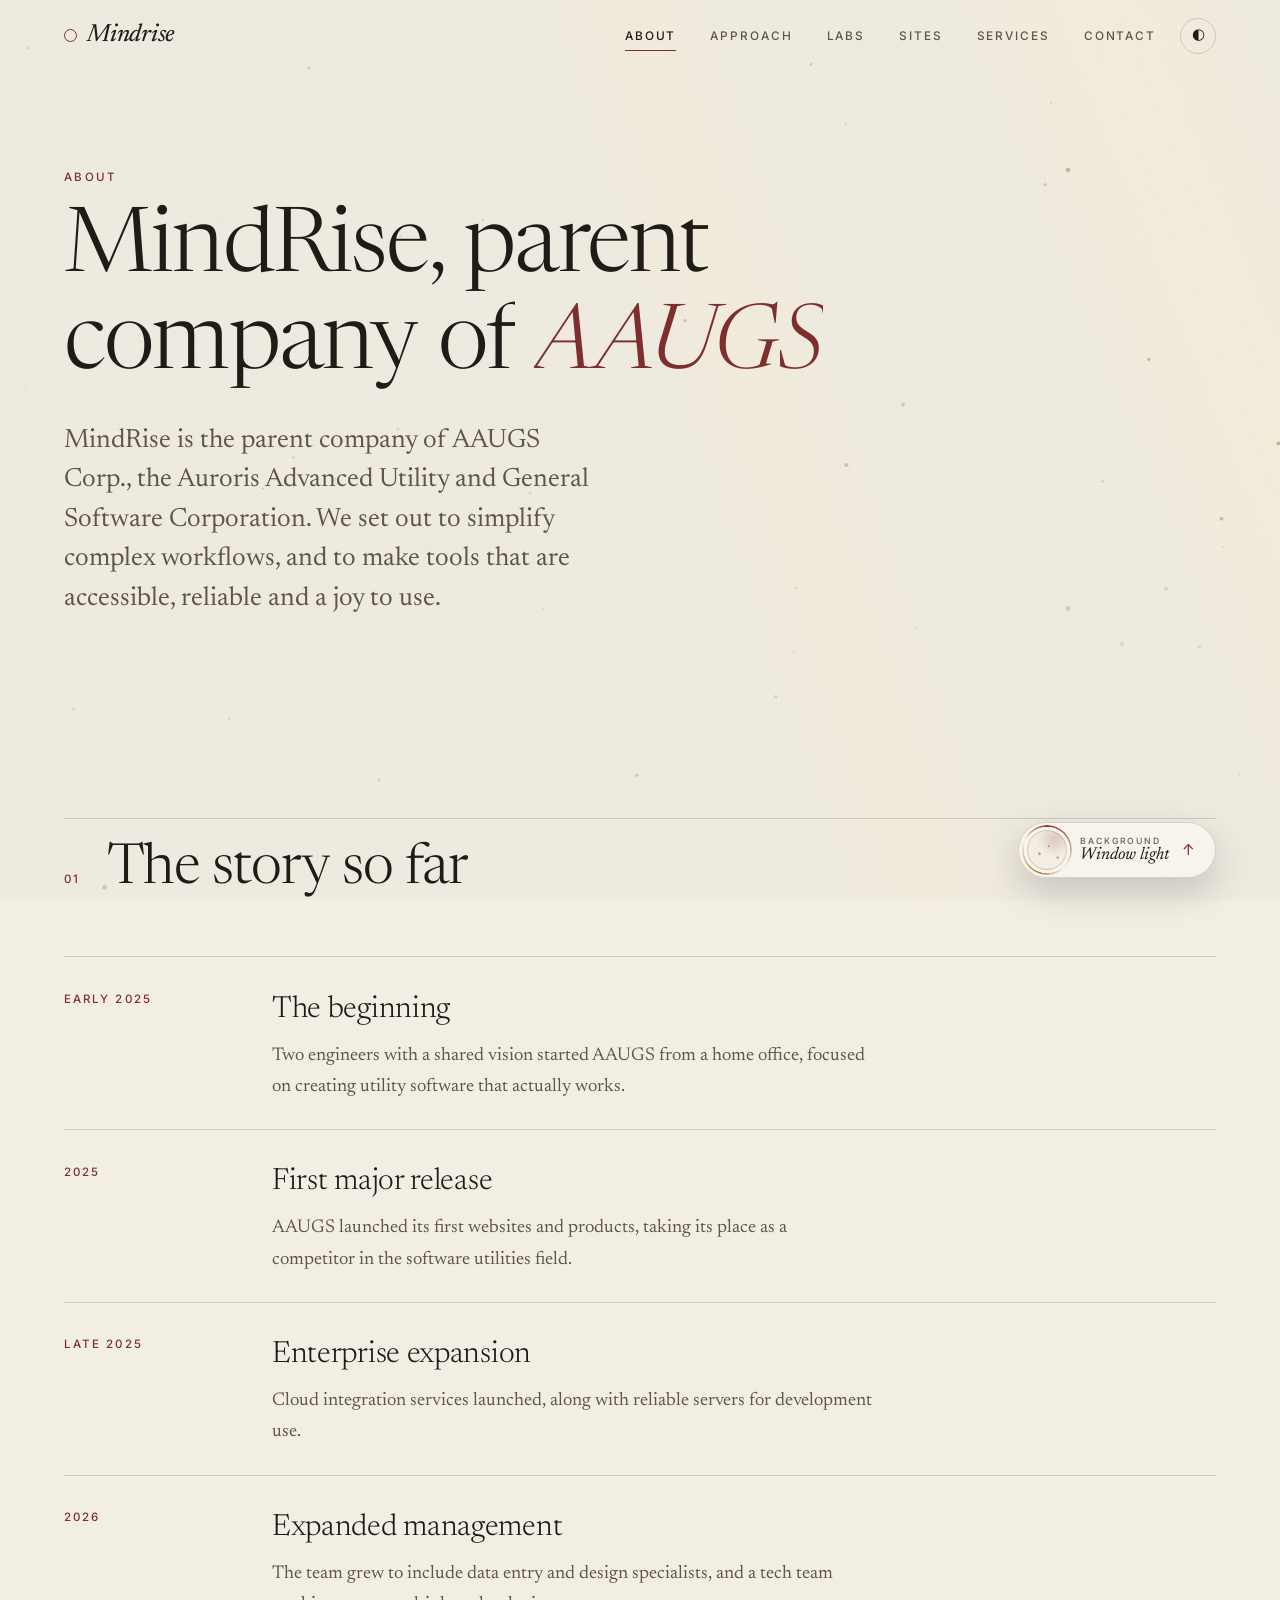
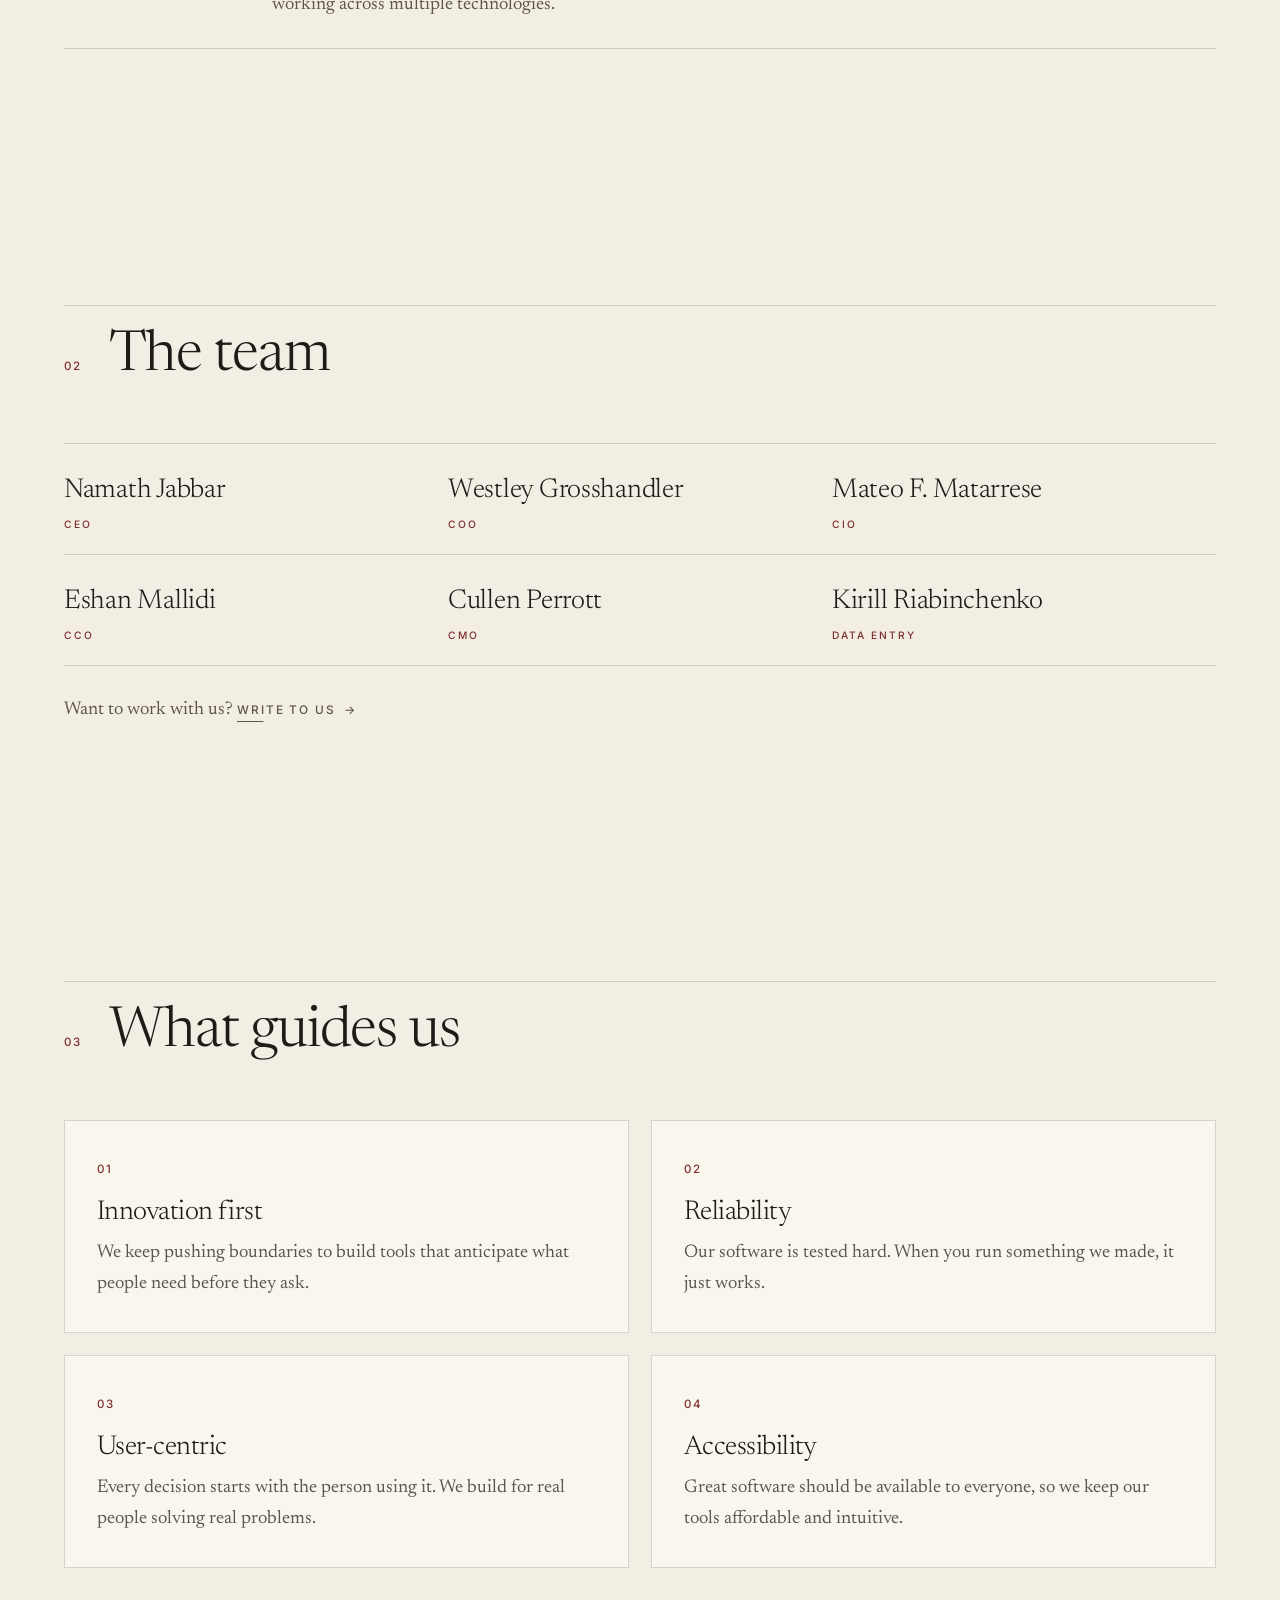
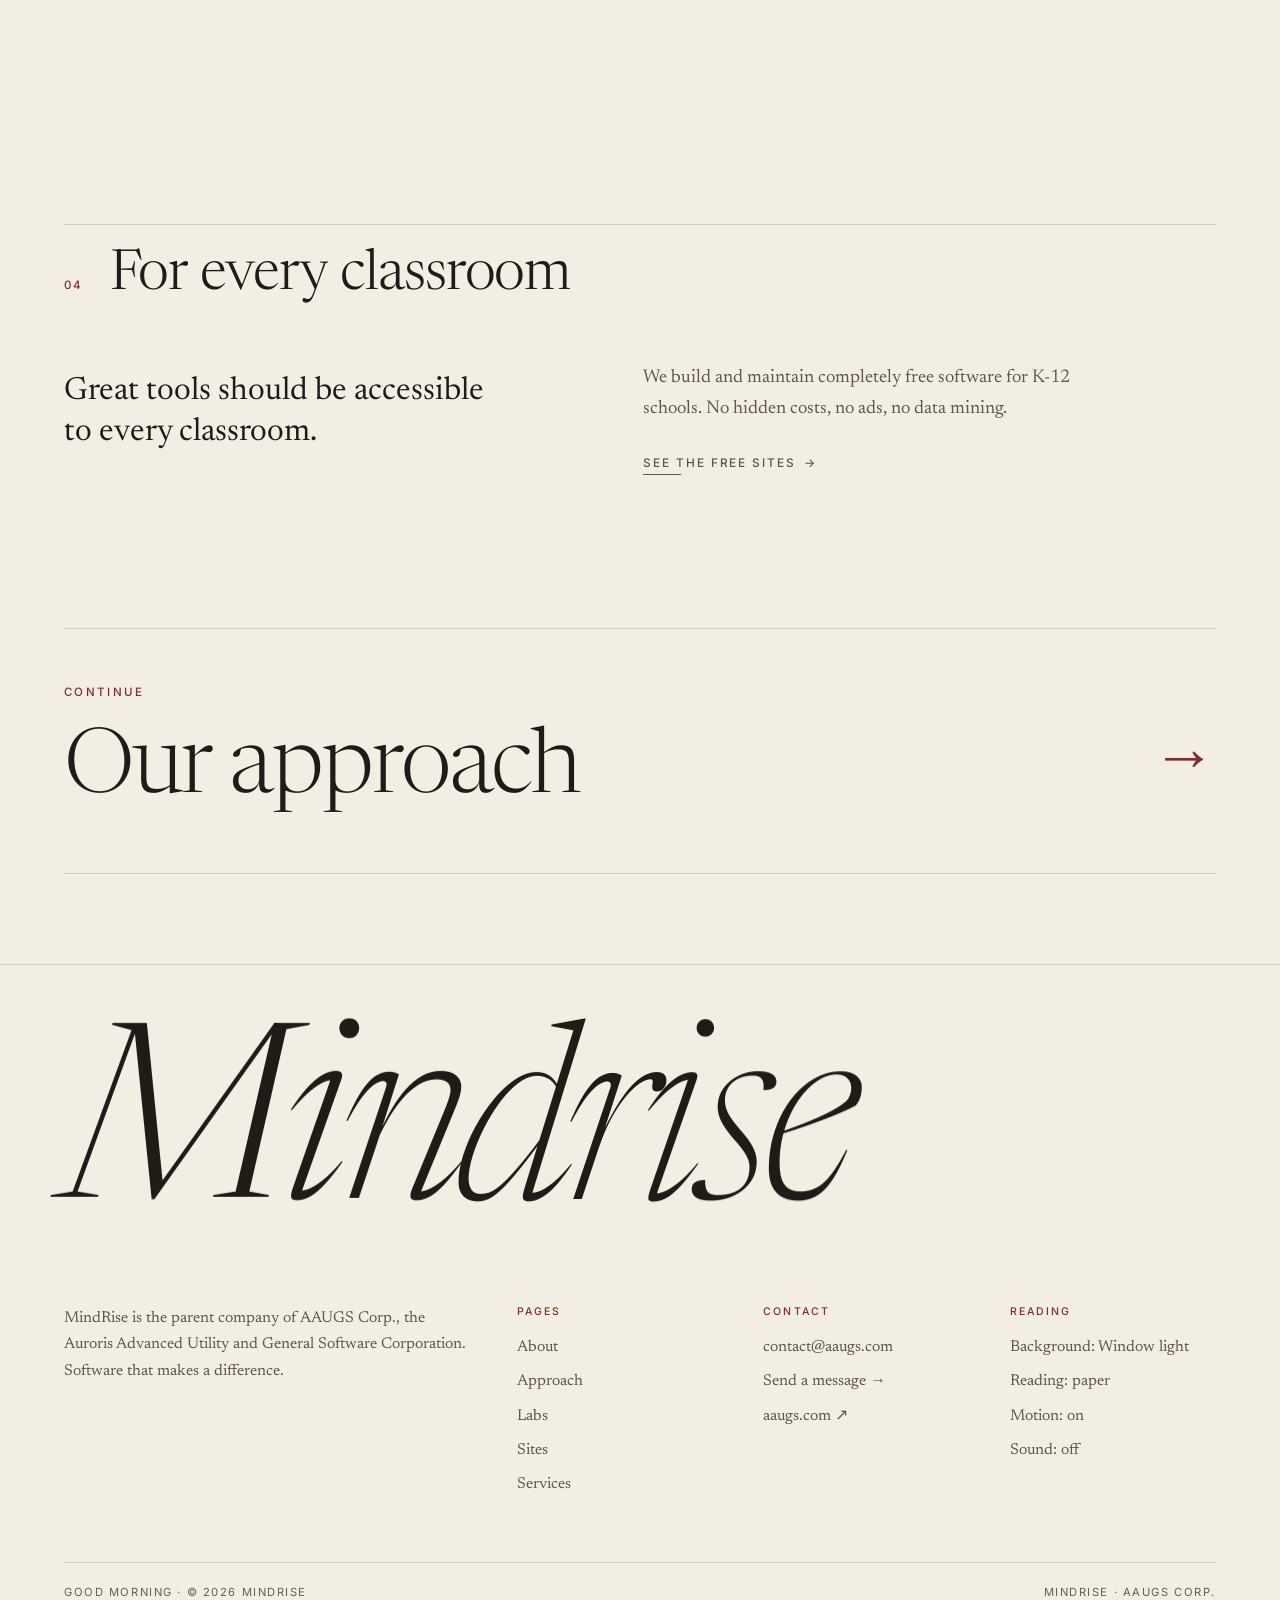
==== about.html @ 0ff0fe4a "Personalise for MindRise (parent of AAUGS), add Labs and six new backgrounds Content, from the AAUGS" ====
<!DOCTYPE html>
<html lang="en" data-theme="paper">
<head>
  <meta charset="UTF-8" />
  <meta name="viewport" content="width=device-width, initial-scale=1.0" />
  <title>About — MindRise</title>
  <meta name="description" content="MindRise is the parent company of AAUGS Corp. Our story, our team and what guides us, and our commitment to free software for K-12 classrooms." />
  <link rel="preconnect" href="https://fonts.googleapis.com" />
  <link rel="preconnect" href="https://fonts.gstatic.com" crossorigin />
  <link href="https://fonts.googleapis.com/css2?family=Inter:wght@400;500&family=Newsreader:ital,opsz,wght@0,6..72,200..800;1,6..72,200..800&display=swap" rel="stylesheet" />
  <link rel="stylesheet" href="css/site.css?v=767ca50e" />
</head>
<body data-scene="ruled">
  <a class="skip" href="#main">Skip to content</a>
  <div id="progress" aria-hidden="true"></div>
  <canvas id="field" aria-hidden="true"></canvas>

  <header class="site-header" id="header">
    <a class="wordmark" href="index.html" aria-label="Mindrise, home">Mindrise</a>
    <nav class="site-nav" id="siteNav" aria-label="Primary">
      <a href="about.html">About</a>
      <a href="approach.html">Approach</a>
      <a href="labs.html">Labs</a>
      <a href="sites.html">Sites</a>
      <a href="services.html">Services</a>
      <a href="contact.html">Contact</a>
      <span class="nav-ink" aria-hidden="true"></span>
    </nav>
    <button class="icon-btn" id="themeBtn" aria-label="Switch between paper and night reading">◐</button>
    <button class="menu-btn" id="menuBtn" aria-expanded="false" aria-controls="siteNav">Menu</button>
  </header>

  <main id="main">

    <section class="page-head wrap">
      <p class="kicker fade">About</p>
      <h1 data-rise>MindRise, parent company of <em>AAUGS</em></h1>
      <p class="standfirst fade">MindRise is the parent company of AAUGS Corp., the Auroris Advanced Utility and General Software Corporation. We set out to simplify complex workflows, and to make tools that are accessible, reliable and a joy to use.</p>
    </section>

    <section class="block wrap">
      <header class="section-head"><span class="num">01</span><h2 data-rise>The story so far</h2></header>
      <ol class="timeline"><li class="tl-row fade"><span class="tl-year">Early 2025</span><span class="tl-body"><b>The beginning</b>Two engineers with a shared vision started AAUGS from a home office, focused on creating utility software that actually works.</span></li><li class="tl-row fade"><span class="tl-year">2025</span><span class="tl-body"><b>First major release</b>AAUGS launched its first websites and products, taking its place as a competitor in the software utilities field.</span></li><li class="tl-row fade"><span class="tl-year">Late 2025</span><span class="tl-body"><b>Enterprise expansion</b>Cloud integration services launched, along with reliable servers for development use.</span></li><li class="tl-row fade"><span class="tl-year">2026</span><span class="tl-body"><b>Expanded management</b>The team grew to include data entry and design specialists, and a tech team working across multiple technologies.</span></li></ol>
    </section>

    <section class="block wrap">
      <header class="section-head"><span class="num">02</span><h2 data-rise>The team</h2></header>
      <ul class="team"><li class="fade"><span class="tm-name">Namath Jabbar</span><span class="tm-role">CEO</span></li><li class="fade"><span class="tm-name">Westley Grosshandler</span><span class="tm-role">COO</span></li><li class="fade"><span class="tm-name">Mateo F. Matarrese</span><span class="tm-role">CIO</span></li><li class="fade"><span class="tm-name">Eshan Mallidi</span><span class="tm-role">CCO</span></li><li class="fade"><span class="tm-name">Cullen Perrott</span><span class="tm-role">CMO</span></li><li class="fade"><span class="tm-name">Kirill Riabinchenko</span><span class="tm-role">Data entry</span></li></ul>
      <p class="fade" style="margin-top:28px;color:var(--soft)">Want to work with us? <a class="link-arrow" href="contact.html">Write to us <span aria-hidden="true">→</span></a></p>
    </section>

    <section class="block wrap">
      <header class="section-head"><span class="num">03</span><h2 data-rise>What guides us</h2></header>
      <div class="principles values"><article class="card fade"><span class="kicker">01</span><h3>Innovation first</h3><p>We keep pushing boundaries to build tools that anticipate what people need before they ask.</p></article><article class="card fade"><span class="kicker">02</span><h3>Reliability</h3><p>Our software is tested hard. When you run something we made, it just works.</p></article><article class="card fade"><span class="kicker">03</span><h3>User-centric</h3><p>Every decision starts with the person using it. We build for real people solving real problems.</p></article><article class="card fade"><span class="kicker">04</span><h3>Accessibility</h3><p>Great software should be available to everyone, so we keep our tools affordable and intuitive.</p></article></div>
    </section>

    <section class="block wrap">
      <header class="section-head"><span class="num">04</span><h2 data-rise>For every classroom</h2></header>
      <div class="split">
        <p class="fade" style="font-size:clamp(1.4rem,2.6vw,2rem);line-height:1.3;color:var(--ink);max-width:24ch">Great tools should be accessible to every classroom.</p>
        <div>
          <p class="fade">We build and maintain completely free software for K-12 schools. No hidden costs, no ads, no data mining.</p>
          <p class="fade"><a class="link-arrow" href="sites.html">See the free sites <span aria-hidden="true">→</span></a></p>
        </div>
      </div>
    </section>

    <section class="next wrap"><a class="next-link" href="approach.html"><span class="kicker">Continue</span><span class="next-title">Our approach</span><span class="arr" aria-hidden="true">→</span></a></section>
  </main>

  <footer class="site-footer">
    <div class="wrap">
      <div id="bigmark" data-text="Mindrise" aria-label="Mindrise">Mindrise</div>
      <div class="foot-grid">
        <p>MindRise is the parent company of AAUGS Corp., the Auroris Advanced Utility and General Software Corporation. Software that makes a difference.</p>
        <div><h4>Pages</h4><ul><li><a href="about.html">About</a></li><li><a href="approach.html">Approach</a></li><li><a href="labs.html">Labs</a></li><li><a href="sites.html">Sites</a></li><li><a href="services.html">Services</a></li></ul></div>
        <div><h4>Contact</h4><ul><li><a href="mailto:contact@aaugs.com">contact@aaugs.com</a></li><li><a href="contact.html">Send a message →</a></li><li><a href="https://aaugs.com" target="_blank" rel="noopener noreferrer">aaugs.com ↗</a></li></ul></div>
        <div><h4>Reading</h4><ul><li><button id="setSurface">Background: Window light</button></li><li><button id="setTheme">Reading: paper</button></li><li><button id="setMotion">Motion: on</button></li><li><button id="setSound">Sound: off</button></li></ul></div>
      </div>
      <div class="legal"><span><span id="greet"></span> · © <span id="year"></span> MindRise</span><span>MindRise · AAUGS Corp.</span></div>
    </div>
  </footer>

  <script src="js/core.js?v=1d250215"></script>
  <script src="js/ambient.js?v=5a221ed5"></script>
  <script src="js/scenes.js?v=271aca66"></script>
  <script src="js/backgrounds.js?v=a12cbe80"></script>
</body>
</html>
---- css/site.css ----
/* Mindrise: an editorial, library-quiet design system. */
:root {
  --bg: #f3eee4;
  --paper: #f9f6ee;
  --ink: #1f1c18;
  --soft: #5d554b;
  --mute: #655f56;
  --rule: rgba(31, 28, 24, 0.16);
  --accent: #7d2f2f;
  --brass: #a9813a;
  --lamp: rgba(255, 236, 190, 0.42);
  --gutter: clamp(20px, 5vw, 64px);
  --serif: "Newsreader", "Iowan Old Style", Georgia, serif;
  --sans: "Inter", system-ui, -apple-system, sans-serif;
  --ease: cubic-bezier(0.2, 0.7, 0.2, 1);
  color-scheme: light;
}
[data-theme="night"] {
  --bg: #15130f;
  --paper: #1b1814;
  --ink: #ece4d4;
  --soft: #bdb3a2;
  --mute: #938a7b;
  --rule: rgba(236, 228, 212, 0.18);
  --accent: #dc8c76;
  --brass: #d3a85a;
  --lamp: rgba(255, 205, 130, 0.09);
  color-scheme: dark;
}

* { box-sizing: border-box; margin: 0; padding: 0; }
[hidden] { display: none !important; }
html { scroll-behavior: smooth; }
body {
  font-family: var(--serif);
  font-optical-sizing: auto;
  font-size: clamp(1.05rem, 1rem + 0.2vw, 1.2rem);
  line-height: 1.68;
  color: var(--ink);
  background: var(--bg);
  overflow-x: hidden;
  transition: background 0.6s ease, color 0.6s ease, opacity 0.26s ease;
  animation: pageIn 0.9s ease both;
}
@keyframes pageIn { from { opacity: 0; } }
body.leaving { opacity: 0; }
a { color: inherit; text-decoration: none; }
button, input, select, textarea { font: inherit; color: inherit; }
::selection { background: color-mix(in srgb, var(--accent) 28%, transparent); }
:focus-visible { outline: 2px solid var(--accent); outline-offset: 3px; }
.skip { position: absolute; left: -999px; top: 8px; background: var(--ink); color: var(--bg); padding: 8px 14px; z-index: 200; }
.skip:focus { left: 8px; }

/* ----- atmosphere ----- */
#field { position: fixed; inset: 0; width: 100%; height: 100%; z-index: 0; pointer-events: none; }
body::before { content: ""; position: fixed; inset: 0; z-index: 0; pointer-events: none; background: radial-gradient(circle 520px at var(--mx, -999px) var(--my, -999px), var(--lamp), transparent 70%); }
body::after {
  content: ""; position: fixed; inset: 0; z-index: 0; pointer-events: none; opacity: 0.045; mix-blend-mode: multiply;
  background-image: url("data:image/svg+xml,%3Csvg xmlns='http://www.w3.org/2000/svg' width='200' height='200'%3E%3Cfilter id='n'%3E%3CfeTurbulence type='fractalNoise' baseFrequency='.9' numOctaves='2' stitchTiles='stitch'/%3E%3CfeColorMatrix values='0 0 0 0 0 0 0 0 0 0 0 0 0 0 0 0 0 0 .7 0'/%3E%3C/filter%3E%3Crect width='100%25' height='100%25' filter='url(%23n)'/%3E%3C/svg%3E");
}
[data-theme="night"] body::after { mix-blend-mode: screen; opacity: 0.045; }
main, footer { position: relative; z-index: 1; }
#progress { position: fixed; left: 0; top: 0; height: 2px; width: 100%; background: var(--accent); transform-origin: left; transform: scaleX(0); z-index: 120; }

.wrap { width: min(1180px, 100% - 2 * var(--gutter)); margin-inline: auto; }
.muted { color: var(--mute); }

/* ----- header ----- */
.site-header { position: fixed; inset: 0 0 auto 0; z-index: 100; height: 72px; display: flex; align-items: center; justify-content: space-between; gap: 24px; padding: 0 var(--gutter); transition: transform 0.6s var(--ease), background 0.4s, border-color 0.4s; border-bottom: 1px solid transparent; }
.site-header.scrolled { background: color-mix(in srgb, var(--bg) 84%, transparent); backdrop-filter: blur(12px); border-color: var(--rule); }
.site-header.hide:not(.nav-open) { transform: translateY(-100%); }
.wordmark { font-size: 1.55rem; font-style: italic; font-weight: 450; letter-spacing: -0.01em; display: inline-flex; align-items: center; gap: 10px; }
.wordmark::before { content: ""; width: 11px; height: 11px; border: 1.5px solid var(--accent); border-radius: 50%; transition: transform 0.6s var(--ease); }
.wordmark:hover::before { transform: translateY(-3px) scale(1.2); background: var(--accent); }
.site-nav { position: relative; display: flex; gap: 34px; margin-left: auto; font: 500 0.74rem var(--sans); letter-spacing: 0.16em; text-transform: uppercase; }
.site-nav a { padding: 26px 0; color: var(--soft); transition: color 0.3s; }
.site-nav a:hover, .site-nav a[aria-current="page"] { color: var(--ink); }
.nav-ink { position: absolute; bottom: 18px; left: 0; height: 1px; width: 0; background: var(--accent); opacity: 0; transition: transform 0.5s var(--ease), width 0.5s var(--ease), opacity 0.3s; }
.icon-btn { width: 36px; height: 36px; border-radius: 50%; border: 1px solid var(--rule); background: transparent; cursor: pointer; transition: transform 0.5s var(--ease), border-color 0.3s; font-size: 0.95rem; line-height: 1; }
.icon-btn:hover { transform: rotate(40deg); border-color: var(--ink); }
.menu-btn { display: none; background: none; border: 0; font: 500 0.74rem var(--sans); letter-spacing: 0.16em; text-transform: uppercase; cursor: pointer; }

/* ----- type + controls ----- */
.kicker { font: 500 0.72rem var(--sans); letter-spacing: 0.2em; text-transform: uppercase; color: var(--accent); }
h1, h2, h3 { font-weight: 330; letter-spacing: -0.02em; line-height: 1.08; }
h1 em, h2 em, h3 em, .quote em { font-style: italic; color: var(--accent); }
.rw { display: inline-block; overflow: hidden; vertical-align: bottom; padding-bottom: 0.14em; margin-bottom: -0.14em; }
.ri { display: inline-block; transform: translateY(108%); transition: transform 1.1s var(--ease); }
.in .ri { transform: none; }
.fade { opacity: 0; transform: translateY(18px); transition: opacity 1.1s var(--ease), transform 1.1s var(--ease); }
.fade.in { opacity: 1; transform: none; }
[data-motion="off"] .ri, [data-motion="off"] .fade { transform: none; opacity: 1; transition: none; }

.btn { --bx: 50%; --by: 50%; position: relative; isolation: isolate; overflow: hidden; display: inline-flex; align-items: center; gap: 0.7em; padding: 1em 1.8em; border: 1px solid var(--ink); background: transparent; color: var(--ink); font: 500 0.74rem var(--sans); letter-spacing: 0.16em; text-transform: uppercase; cursor: pointer; transition: color 0.45s var(--ease), translate 0.25s ease-out; }
.btn::before { content: ""; position: absolute; inset: 0; z-index: -1; background: var(--ink); clip-path: circle(0% at var(--bx) var(--by)); transition: clip-path 0.65s var(--ease); }
.btn:hover::before { clip-path: circle(150% at var(--bx) var(--by)); }
.btn:hover { color: var(--bg); }
.btn.solid { background: var(--ink); color: var(--bg); }
.btn.solid::before { background: var(--accent); }
.btn:disabled { opacity: 0.35; cursor: default; }
.btn:disabled:hover { color: var(--ink); }
.btn:disabled:hover::before { clip-path: circle(0%); }
.btn:active { transform: scale(0.985); }

.link-arrow { --bx: 50%; --by: 50%; position: relative; display: inline-flex; gap: 0.7em; padding-bottom: 5px; font: 500 0.74rem var(--sans); letter-spacing: 0.16em; text-transform: uppercase; }
.link-arrow::after { content: ""; position: absolute; left: 0; bottom: 0; width: 100%; height: 1px; background: currentColor; transform: scaleX(0.22); transform-origin: left; transition: transform 0.7s var(--ease); }
.link-arrow:hover::after { transform: scaleX(1); }
.link-arrow span { display: inline-block; transition: transform 0.6s var(--ease); }
.link-arrow:hover span { transform: translateX(6px); }

/* ----- hero ----- */
.hero { min-height: 100svh; display: flex; flex-direction: column; justify-content: center; padding: 140px 0 90px; }
.hero h1 { font-size: clamp(3rem, 8.6vw, 8rem); max-width: 13ch; margin: 22px 0 34px; line-height: 1; }
.sw-word { display: inline-block; white-space: nowrap; }
.sw-ch { display: inline-block; font-variation-settings: "wght" 300; will-change: transform; }
.standfirst { max-width: 36ch; font-size: clamp(1.25rem, 1.1rem + 0.7vw, 1.65rem); line-height: 1.5; color: var(--soft); margin-bottom: 42px; }
.hero-links { display: flex; gap: 38px; flex-wrap: wrap; }
.scroll-cue { margin-top: 90px; font: 500 0.68rem var(--sans); letter-spacing: 0.2em; text-transform: uppercase; color: var(--mute); display: flex; align-items: center; gap: 14px; }
.scroll-cue::after { content: ""; width: 56px; height: 1px; background: var(--mute); transform-origin: left; animation: cue 3s var(--ease) infinite; }
@keyframes cue { 0%, 100% { transform: scaleX(0.2); } 50% { transform: scaleX(1); } }

.page-head { padding: 170px 0 70px; }
.page-head h1 { font-size: clamp(2.8rem, 7vw, 6rem); max-width: 16ch; margin: 18px 0 26px; }
.page-head .standfirst { margin-bottom: 0; }

section.block { padding: clamp(70px, 10vw, 140px) 0; position: relative; }
.section-head { display: flex; align-items: baseline; gap: 26px; margin-bottom: 56px; padding-top: 22px; border-top: 1px solid var(--rule); }
.section-head .num { font: 500 0.72rem var(--sans); letter-spacing: 0.2em; color: var(--accent); }
.section-head h2 { font-size: clamp(2rem, 4.4vw, 3.6rem); }

/* ----- index list with a figure that follows the cursor ----- */
.index-list { list-style: none; border-bottom: 1px solid var(--rule); }
.index-row a { position: relative; display: grid; grid-template-columns: 3.4rem minmax(0, 1.1fr) minmax(0, 1.6fr) auto; align-items: baseline; gap: 1.6rem; padding: 2.1rem 0; border-top: 1px solid var(--rule); overflow: hidden; transition: padding 0.6s var(--ease); }
.index-row a::before { content: ""; position: absolute; inset: 0; background: color-mix(in srgb, var(--accent) 7%, transparent); transform: scaleY(0); transform-origin: bottom; transition: transform 0.6s var(--ease); z-index: -1; }
.index-row a:hover::before { transform: scaleY(1); }
.index-row a:hover { padding-left: 16px; }
.index-row .n { font: 500 0.72rem var(--sans); letter-spacing: 0.18em; color: var(--accent); }
.index-row .t { font-size: clamp(2rem, 4.6vw, 3.8rem); font-weight: 330; letter-spacing: -0.02em; line-height: 1.05; transition: color 0.4s; }
.index-row a:hover .t { color: var(--accent); }
.index-row .d { color: var(--soft); max-width: 40ch; }
.index-row .arrow { font-size: 1.6rem; transition: transform 0.6s var(--ease); }
.index-row a:hover .arrow { transform: translateX(8px); }
#floatFig { position: fixed; left: 0; top: 0; width: 190px; height: 190px; z-index: 55; pointer-events: none; opacity: 0; transition: opacity 0.35s; color: var(--accent); background: var(--paper); border: 1px solid var(--rule); padding: 14px; box-shadow: 0 18px 40px rgba(0, 0, 0, 0.12); }
#floatFig.on { opacity: 1; }
#floatFig svg { position: absolute; inset: 14px; width: calc(100% - 28px); height: calc(100% - 28px); opacity: 0; transition: opacity 0.3s; fill: none; stroke: currentColor; stroke-width: 1.4; }
#floatFig svg.on { opacity: 1; }

/* ----- plates (figures that draw themselves) ----- */
.plate { margin: 0; }
.plate svg { width: 100%; height: auto; overflow: visible; }
.plate [data-draw] { fill: none; stroke: var(--ink); stroke-width: 1.4; stroke-linecap: round; }
.plate .accent[data-draw] { stroke: var(--accent); }
.plate .light[data-draw] { stroke: var(--mute); stroke-width: 1; }
.plate text { font: 500 11px var(--sans); letter-spacing: 0.12em; fill: var(--soft); text-transform: uppercase; opacity: 0; transition: opacity 1s ease 0.2s; }
.plate.complete text { opacity: 1; }
.plate figcaption { margin-top: 14px; font-style: italic; color: var(--mute); font-size: 0.95rem; }

.split { display: grid; grid-template-columns: minmax(0, 5fr) minmax(0, 6fr); gap: clamp(40px, 8vw, 120px); align-items: center; }
.split h2 { font-size: clamp(2rem, 4vw, 3.2rem); margin-bottom: 26px; }
.split p { color: var(--soft); max-width: 46ch; margin-bottom: 1.2em; }

.quote { text-align: center; font-size: clamp(1.8rem, 4.2vw, 3.4rem); font-weight: 300; line-height: 1.22; max-width: 24ch; margin: 0 auto; letter-spacing: -0.015em; }
.quote-wrap { border-block: 1px solid var(--rule); padding: clamp(60px, 9vw, 120px) 0; text-align: center; }
.quote-wrap .kicker { display: block; margin-bottom: 28px; }

/* ----- glossary ----- */
.term { border-bottom: 1px dotted var(--accent); cursor: help; transition: background 0.3s; }
.term:hover, .term:focus-visible { background: color-mix(in srgb, var(--accent) 12%, transparent); outline: none; }
.gloss { position: fixed; z-index: 150; max-width: 300px; padding: 14px 16px; background: var(--paper); border: 1px solid var(--rule); box-shadow: 0 18px 40px rgba(0, 0, 0, 0.14); font-size: 0.92rem; line-height: 1.5; opacity: 0; transform: translateY(6px); pointer-events: none; transition: opacity 0.3s, transform 0.4s var(--ease); }
.gloss.on { opacity: 1; transform: none; }
.gloss b { display: block; font-weight: 500; font-style: italic; color: var(--accent); margin-bottom: 4px; }

/* ----- essay (approach) ----- */
.essay { display: grid; grid-template-columns: 200px minmax(0, 680px) minmax(0, 1fr); gap: 56px; padding-bottom: 80px; }
#chapters { position: sticky; top: 120px; align-self: start; list-style: none; font: 500 0.72rem var(--sans); letter-spacing: 0.14em; text-transform: uppercase; }
#chapters a { display: flex; gap: 14px; padding: 9px 0; color: var(--mute); transition: color 0.3s, padding 0.5s var(--ease); }
#chapters a span { color: var(--mute); }
#chapters a.on, #chapters a:hover { color: var(--ink); padding-left: 10px; }
#chapters a.on span { color: var(--accent); }
.chapter { position: relative; padding-bottom: clamp(60px, 9vw, 110px); scroll-margin-top: 110px; }
.chapter .chap-num { font: 500 0.72rem var(--sans); letter-spacing: 0.2em; color: var(--accent); }
.chapter h2 { font-size: clamp(2rem, 4vw, 3.1rem); margin: 12px 0 26px; }
.chapter p { margin-bottom: 1.25em; color: var(--soft); }
.chapter p:first-of-type { color: var(--ink); }
.dropcap::first-letter { float: left; font-size: 5em; line-height: 0.78; padding: 0.06em 0.1em 0 0; color: var(--accent); font-weight: 300; }
.sidenote { position: absolute; left: calc(100% + 40px); top: 0.4rem; width: 230px; font-style: italic; font-size: 0.92rem; line-height: 1.5; color: var(--mute); padding-left: 14px; border-left: 1px solid var(--accent); }
.chapter .plate { margin: 38px 0 0; max-width: 520px; }

/* ----- cards ----- */
.card { position: relative; background: var(--paper); border: 1px solid var(--rule); padding: 2rem; transition: transform 0.4s var(--ease), box-shadow 0.4s; }
.card::after { content: ""; position: absolute; inset: 0; pointer-events: none; opacity: 0; transition: opacity 0.5s; background: radial-gradient(280px circle at var(--px, 50%) var(--py, 50%), rgba(255, 255, 255, 0.6), transparent 62%); }
[data-theme="night"] .card::after { background: radial-gradient(280px circle at var(--px, 50%) var(--py, 50%), rgba(255, 220, 160, 0.09), transparent 62%); }
.card:hover::after { opacity: 1; }
.card:hover { box-shadow: 0 24px 50px rgba(60, 40, 20, 0.1); }
.principles { display: grid; grid-template-columns: repeat(3, 1fr); gap: 22px; }
.principles h3 { font-size: 1.7rem; margin: 14px 0 10px; }
.principles p { color: var(--soft); }

/* ----- products ----- */
.product { display: grid; grid-template-columns: minmax(0, 5fr) minmax(0, 7fr); gap: clamp(40px, 7vw, 100px); padding: clamp(60px, 9vw, 120px) 0; border-top: 1px solid var(--rule); scroll-margin-top: 60px; }
.product:nth-of-type(even) { grid-template-columns: minmax(0, 7fr) minmax(0, 5fr); }
.product:nth-of-type(even) .product-text { order: 2; }
.product h2 { font-size: clamp(2.4rem, 5vw, 4rem); margin: 14px 0 22px; }
.product p { color: var(--soft); max-width: 42ch; margin-bottom: 1.1em; }
.product ul { list-style: none; margin-top: 22px; font-size: 0.98rem; color: var(--soft); }
.product li { padding: 10px 0; border-top: 1px solid var(--rule); display: flex; gap: 14px; }
.product li::before { content: "—"; color: var(--accent); }
.specimen { position: relative; padding: 38px 30px 30px; background:
  linear-gradient(var(--ink), var(--ink)) 0 0 / 14px 1px no-repeat, linear-gradient(var(--ink), var(--ink)) 0 0 / 1px 14px no-repeat,
  linear-gradient(var(--ink), var(--ink)) 100% 0 / 14px 1px no-repeat, linear-gradient(var(--ink), var(--ink)) 100% 0 / 1px 14px no-repeat,
  linear-gradient(var(--ink), var(--ink)) 0 100% / 14px 1px no-repeat, linear-gradient(var(--ink), var(--ink)) 0 100% / 1px 14px no-repeat,
  linear-gradient(var(--ink), var(--ink)) 100% 100% / 14px 1px no-repeat, linear-gradient(var(--ink), var(--ink)) 100% 100% / 1px 14px no-repeat,
  color-mix(in srgb, var(--paper) 92%, transparent); outline: 1px solid var(--rule); outline-offset: -1px; }
.specimen > .label { position: absolute; top: 12px; left: 30px; font: 500 0.64rem var(--sans); letter-spacing: 0.2em; text-transform: uppercase; color: var(--mute); }
.chip { background: none; border: 0; padding: 4px 0; margin-right: 18px; font: 500 0.68rem var(--sans); letter-spacing: 0.14em; text-transform: uppercase; color: var(--mute); cursor: pointer; border-bottom: 1px solid transparent; transition: color 0.3s, border-color 0.3s; }
.chip:hover { color: var(--ink); }
.chip.active { color: var(--ink); border-color: var(--accent); }

.rbox { outline: none; }
.rmeta { display: flex; justify-content: space-between; font: 500 0.68rem var(--sans); letter-spacing: 0.16em; text-transform: uppercase; color: var(--mute); margin-bottom: 10px; }
.hairline { height: 1px; background: var(--rule); position: relative; margin-bottom: 26px; }
.hairline i { position: absolute; left: 0; top: -1px; height: 3px; width: 100%; background: var(--accent); transform-origin: left; transform: scaleX(0); transition: transform 0.6s var(--ease); }
.rstage { perspective: 1200px; height: 220px; }
.rcard { position: relative; width: 100%; height: 100%; transform-style: preserve-3d; transition: transform 0.9s var(--ease), opacity 0.38s, translate 0.38s; cursor: pointer; }
.rcard.flipped { transform: rotateY(180deg); }
.rcard.leaving { opacity: 0; translate: -40px 0; }
.rface { position: absolute; inset: 0; display: grid; place-items: center; padding: 26px; text-align: center; background: var(--bg); border: 1px solid var(--rule); backface-visibility: hidden; -webkit-backface-visibility: hidden; }
.rface.front { font-size: clamp(1.7rem, 3vw, 2.3rem); font-weight: 330; }
.rface.back { transform: rotateY(180deg); color: var(--soft); font-size: 1.05rem; }
.rate { display: grid; grid-template-columns: repeat(3, 1fr); gap: 10px; margin-top: 22px; }
.rate button { padding: 12px 8px; background: none; border: 1px solid var(--rule); cursor: pointer; font: 500 0.7rem var(--sans); letter-spacing: 0.14em; text-transform: uppercase; display: grid; gap: 2px; transition: border-color 0.3s, background 0.3s; }
.rate button small { font: italic 0.82rem var(--serif); letter-spacing: 0; text-transform: none; color: var(--mute); }
.rate button:hover:not(:disabled) { border-color: var(--accent); background: color-mix(in srgb, var(--accent) 7%, transparent); }
.rate button:disabled { opacity: 0.4; cursor: default; }
.rdone { text-align: center; padding: 40px 10px; }
.rdone h3 { font-size: 2rem; margin-bottom: 10px; }
.rdone p { color: var(--soft); margin-bottom: 22px; }
.hint-line { margin-top: 14px; font-size: 0.82rem; color: var(--mute); font-style: italic; }

.fn-inputs { display: grid; gap: 8px; margin-bottom: 6px; }
.fn { display: flex; align-items: center; gap: 12px; border-bottom: 1px solid var(--rule); border-left: 3px solid var(--c); padding-left: 12px; }
.fn span { font-style: italic; color: var(--mute); white-space: nowrap; }
.fn input { flex: 1; min-width: 0; padding: 10px 4px; border: 0; background: transparent; font: 0.95rem ui-monospace, Menlo, Consolas, monospace; outline: none; }
.fn input.bad { color: var(--accent); }
.fn-error { min-height: 22px; color: var(--accent); font-size: 0.85rem; }
.canvas-wrap { position: relative; border: 1px solid var(--rule); background: var(--bg); }
.canvas-wrap canvas { display: block; width: 100%; height: auto; cursor: crosshair; touch-action: none; }
.canvas-wrap canvas.grabbing { cursor: grabbing; }
.graph-tools { display: flex; justify-content: space-between; align-items: center; flex-wrap: wrap; gap: 10px; margin-top: 14px; }

.cadence-time { font-size: clamp(3.4rem, 8vw, 5.4rem); font-weight: 280; letter-spacing: -0.03em; font-variant-numeric: tabular-nums; line-height: 1; margin: 12px 0 18px; }
.cadence-actions { display: flex; gap: 12px; margin: 20px 0; flex-wrap: wrap; }
#cNote { min-height: 1.6em; font-style: italic; color: var(--soft); }
.today { list-style: none; margin-top: 24px; border-top: 1px solid var(--rule); }
.today li { border-bottom: 1px solid var(--rule); }
.today label { display: flex; align-items: center; gap: 14px; padding: 13px 0; cursor: pointer; }
.today input { position: absolute; opacity: 0; pointer-events: none; }
.tick { width: 24px; height: 24px; flex: none; }
.tick circle { fill: none; stroke: var(--mute); stroke-width: 1.3; transition: fill 0.35s, stroke 0.35s; }
.tick path { fill: none; stroke: var(--bg); stroke-width: 2; stroke-linecap: round; stroke-linejoin: round; stroke-dasharray: 20; stroke-dashoffset: 20; transition: stroke-dashoffset 0.45s var(--ease) 0.1s; }
.today input:checked + .tick circle { fill: var(--accent); stroke: var(--accent); }
.today input:checked + .tick path { stroke-dashoffset: 0; }
.today input:focus-visible + .tick circle { stroke: var(--accent); }
.today .txt { background: linear-gradient(currentColor, currentColor) no-repeat 0 55% / 0% 1px; transition: background-size 0.55s var(--ease) 0.1s, color 0.4s; }
.today input:checked ~ .txt { background-size: 100% 1px; color: var(--mute); }
#todayCount { font: 500 0.68rem var(--sans); letter-spacing: 0.16em; text-transform: uppercase; color: var(--mute); }

/* ----- filters ----- */
.filters { display: flex; flex-wrap: wrap; gap: 6px 30px; align-items: baseline; margin-bottom: 40px; }
.filter { background: none; border: 0; padding: 6px 0; position: relative; font: 500 0.72rem var(--sans); letter-spacing: 0.16em; text-transform: uppercase; color: var(--mute); cursor: pointer; transition: color 0.3s; }
.filter::after { content: ""; position: absolute; left: 0; bottom: 0; height: 1px; width: 100%; background: var(--accent); transform: scaleX(0); transform-origin: left; transition: transform 0.6s var(--ease); }
.filter[aria-pressed="true"] { color: var(--ink); }
.filter[aria-pressed="true"]::after, .filter:hover::after { transform: scaleX(1); }
#entryCount { margin-left: auto; font: italic 0.95rem var(--serif); color: var(--mute); }
@keyframes entryIn { from { opacity: 0; transform: translateY(14px); } }
.plus { position: relative; width: 18px; height: 18px; justify-self: end; }
.plus::before, .plus::after { content: ""; position: absolute; left: 0; top: 50%; width: 100%; height: 1px; background: var(--ink); transition: transform 0.6s var(--ease); }
.plus::after { transform: rotate(90deg); }

/* ----- pricing ----- */
.billing { display: flex; align-items: center; gap: 16px; margin-bottom: 40px; font: 500 0.72rem var(--sans); letter-spacing: 0.16em; text-transform: uppercase; color: var(--mute); }
.bill-label.on { color: var(--ink); }
#billing { position: relative; width: 52px; height: 26px; border: 1px solid var(--ink); background: transparent; cursor: pointer; }
#billing::after { content: ""; position: absolute; top: 3px; left: 3px; width: 18px; height: 18px; background: var(--ink); transition: transform 0.55s var(--ease); }
#billing[aria-checked="true"]::after { transform: translateX(26px); background: var(--accent); }
.plans { display: grid; grid-template-columns: repeat(4, 1fr); border: 1px solid var(--rule); background: color-mix(in srgb, var(--paper) 80%, transparent); }
.plan { position: relative; padding: clamp(28px, 3.6vw, 50px); display: flex; flex-direction: column; border-left: 1px solid var(--rule); transition: background 0.5s; }
.plan:first-child { border-left: 0; }
.plan:hover { background: color-mix(in srgb, var(--accent) 5%, transparent); }
.plan.featured::before { content: "Most chosen"; position: absolute; top: 0; left: 0; right: 0; padding: 6px 0; text-align: center; background: var(--accent); color: var(--bg); font: 500 0.62rem var(--sans); letter-spacing: 0.22em; text-transform: uppercase; }
.plan.featured { padding-top: clamp(48px, 5vw, 66px); }
.plan h3 { font-size: 2rem; font-style: italic; }
.amount { font-size: 4.2rem; font-weight: 280; letter-spacing: -0.03em; line-height: 1; margin: 24px 0 4px; }
.amount span { display: inline-block; }
.billed { font: 500 0.66rem var(--sans); letter-spacing: 0.16em; text-transform: uppercase; color: var(--mute); margin-bottom: 26px; }
.plan ul { list-style: none; margin-bottom: 30px; flex: 1; color: var(--soft); font-size: 0.98rem; }
.plan li { padding: 10px 0; border-top: 1px solid var(--rule); }
.roll { animation: roll 0.7s var(--ease); }
@keyframes roll { from { opacity: 0; transform: translateY(38%); } }
.faq { margin-top: 20px; border-bottom: 1px solid var(--rule); }
.faq-item { border-top: 1px solid var(--rule); }
.faq-q { width: 100%; display: flex; justify-content: space-between; align-items: center; gap: 24px; padding: 1.5rem 0; background: none; border: 0; text-align: left; cursor: pointer; font-size: clamp(1.25rem, 2.2vw, 1.7rem); font-weight: 330; transition: color 0.3s; }
.faq-q:hover { color: var(--accent); }
.faq-a { display: grid; grid-template-rows: 0fr; transition: grid-template-rows 0.7s var(--ease); }
.faq-item.open .faq-a { grid-template-rows: 1fr; }
.faq-a > div { overflow: hidden; }
.faq-a p { color: var(--soft); max-width: 60ch; padding-bottom: 1.6rem; }
.faq-item.open .plus::after { transform: rotate(0deg); }
.faq-item.open .plus::before { transform: rotate(180deg); }

/* ----- contact ----- */
.contact-grid { display: grid; grid-template-columns: minmax(0, 4fr) minmax(0, 6fr); gap: clamp(40px, 8vw, 120px); }
.contact-grid dl { margin-top: 36px; border-top: 1px solid var(--rule); }
.contact-grid dt { font: 500 0.66rem var(--sans); letter-spacing: 0.2em; text-transform: uppercase; color: var(--accent); margin-top: 20px; }
.contact-grid dd { color: var(--soft); padding-bottom: 20px; border-bottom: 1px solid var(--rule); }
.field { position: relative; margin-bottom: 30px; }
.field input, .field textarea, .field select { width: 100%; padding: 22px 0 10px; border: 0; border-bottom: 1px solid var(--rule); background: transparent; outline: none; font-size: 1.15rem; border-radius: 0; resize: vertical; }
.field label { position: absolute; left: 0; top: 22px; color: var(--mute); pointer-events: none; transform-origin: left; transition: transform 0.5s var(--ease), color 0.3s; }
.field input:focus ~ label, .field input:not(:placeholder-shown) ~ label, .field textarea:focus ~ label, .field textarea:not(:placeholder-shown) ~ label, .field select ~ label { transform: translateY(-22px) scale(0.72); color: var(--accent); }
.field::after { content: ""; position: absolute; left: 0; bottom: 0; height: 2px; width: 100%; background: var(--accent); transform: scaleX(0); transform-origin: left; transition: transform 0.7s var(--ease); }
.field:focus-within::after { transform: scaleX(1); }
.field.invalid::after { transform: scaleX(1); }
.field .err { display: block; min-height: 1.3em; margin-top: 6px; font-size: 0.85rem; font-style: italic; color: var(--accent); }
.field select option { background: var(--paper); color: var(--ink); }
.form-status { margin-top: 18px; font-style: italic; min-height: 1.6em; }
.form-status.ok { color: var(--soft); }
.form-status.bad { color: var(--accent); }

/* ----- footer ----- */
.site-footer { position: relative; z-index: 1; margin-top: 80px; padding: 70px 0 40px; border-top: 1px solid var(--rule); overflow: hidden; }
#bigmark { font-size: clamp(4.5rem, 19vw, 17rem); line-height: 0.88; letter-spacing: -0.04em; font-weight: 250; margin-bottom: 56px; font-style: italic; user-select: none; }
.foot-grid { display: grid; grid-template-columns: 2fr 1fr 1fr 1fr; gap: 40px; font-size: 0.98rem; color: var(--soft); }
.foot-grid h4 { font: 500 0.66rem var(--sans); letter-spacing: 0.2em; text-transform: uppercase; color: var(--accent); margin-bottom: 16px; }
.foot-grid ul { list-style: none; }
.foot-grid li { margin-bottom: 8px; }
.foot-grid a { background: linear-gradient(currentColor, currentColor) no-repeat 0 100% / 0 1px; transition: background-size 0.5s var(--ease), color 0.3s; }
.foot-grid a:hover { background-size: 100% 1px; color: var(--ink); }
.foot-grid button { background: none; border: 0; padding: 0; font: inherit; color: inherit; cursor: pointer; text-align: left; background-image: linear-gradient(currentColor, currentColor); background-repeat: no-repeat; background-position: 0 100%; background-size: 0 1px; transition: background-size 0.5s var(--ease), color 0.3s; }
.foot-grid button:hover { background-size: 100% 1px; color: var(--ink); }
.legal { margin-top: 56px; padding-top: 22px; border-top: 1px solid var(--rule); display: flex; justify-content: space-between; flex-wrap: wrap; gap: 12px; font: 0.7rem var(--sans); letter-spacing: 0.14em; text-transform: uppercase; color: var(--mute); }

/* ----- cross-page transitions ----- */
@view-transition { navigation: auto; }
::view-transition-old(root) { animation: 0.32s ease both vtOut; }
::view-transition-new(root) { animation: 0.7s var(--ease) both vtIn; }
@keyframes vtOut { to { opacity: 0; transform: translateY(-10px); } }
@keyframes vtIn { from { opacity: 0; transform: translateY(16px); } }

/* ----- responsive ----- */
@media (max-width: 1180px) {
  .essay { grid-template-columns: 170px minmax(0, 1fr); }
  .sidenote { position: static; width: auto; margin: 0 0 1.4em; }
}
@media (max-width: 960px) {
  .site-nav { position: fixed; inset: 72px 0 auto 0; flex-direction: column; gap: 0; padding: 10px var(--gutter) 26px; background: var(--bg); border-bottom: 1px solid var(--rule); transform: translateY(-120%); transition: transform 0.6s var(--ease); margin: 0; }
  .site-nav a { padding: 16px 0; border-bottom: 1px solid var(--rule); }
  .nav-ink { display: none; }
  .site-header.nav-open .site-nav { transform: none; }
  .menu-btn { display: block; }
  .split, .product, .product:nth-of-type(even), .contact-grid { grid-template-columns: 1fr; }
  .product:nth-of-type(even) .product-text { order: 0; }
  .principles { grid-template-columns: 1fr; }
  .plans { grid-template-columns: 1fr; }
  .plan { border-left: 0; border-top: 1px solid var(--rule); }
  .plan:first-child { border-top: 0; }
  .foot-grid { grid-template-columns: 1fr 1fr; }
  .essay { grid-template-columns: 1fr; }
  #chapters { display: none; }
  .index-row a { grid-template-columns: 2.4rem 1fr auto; }
  .index-row .d { grid-column: 2 / 3; }
  .index-row .arrow { grid-row: 1; grid-column: 3; }
  #floatFig { display: none; }
}
@media (max-width: 560px) {
  .foot-grid { grid-template-columns: 1fr; }
  .rate { grid-template-columns: 1fr; }
  .specimen { padding: 36px 18px 22px; }
}
@media (prefers-reduced-motion: reduce) {
  html { scroll-behavior: auto; }
  *, *::before, *::after { animation-duration: 0.01ms !important; transition-duration: 0.01ms !important; }
}

/* =====================================================================
   Second pass: calmer atmosphere and finer details
   ===================================================================== */

/* the wordmark's ring fills as you read down the page */
.wordmark::before { background: conic-gradient(var(--accent) calc(var(--p, 0) * 360deg), transparent 0); border: 1.5px solid var(--accent); }
.wordmark:hover::before { transform: translateY(-3px) scale(1.2); background: conic-gradient(var(--accent) calc(var(--p, 0) * 360deg), color-mix(in srgb, var(--accent) 25%, transparent) 0); }

/* words darken as you reach them */
.rd { color: var(--mute); transition: color 0.7s ease; }
.rd.lit { color: var(--ink); }
.quote .rd.lit em, .quote em .rd.lit { color: var(--accent); }
[data-motion="off"] .rd { color: var(--ink); transition: none; }

/* section rules draw themselves */
.section-head { border-top: 0; position: relative; }
.section-head::before { content: ""; position: absolute; left: 0; right: 0; top: 0; height: 1px; background: var(--rule); transform: scaleX(0); transform-origin: left; transition: transform 1.6s var(--ease); }
.section-head.in::before { transform: none; }
[data-motion="off"] .section-head::before { transform: none; transition: none; }

/* sheen on framed things */
.sheen { position: relative; }
.sheen::after { content: ""; position: absolute; inset: 0; pointer-events: none; opacity: 0; transition: opacity 0.6s; background: radial-gradient(320px circle at var(--px, 50%) var(--py, 50%), rgba(255, 255, 255, 0.5), transparent 62%); }
[data-theme="night"] .sheen::after { background: radial-gradient(320px circle at var(--px, 50%) var(--py, 50%), rgba(255, 220, 160, 0.07), transparent 62%); }
.sheen:hover::after { opacity: 1; }

/* when one thing is held in view, its neighbours step back */
.index-row { transition: opacity 0.5s ease; }
.index-list:has(a:hover) .index-row:not(:hover) { opacity: 0.45; }
.plan { transition: background 0.5s, opacity 0.5s; }
.plans:has(.plan:hover) .plan:not(:hover) { opacity: 0.6; }
.chapter p.fade.in { transition: opacity 0.45s var(--ease), transform 1.1s var(--ease); }
.chapter:has(p:hover) p:not(:hover) { opacity: 0.42; }
[data-motion="off"] .index-list:has(a:hover) .index-row:not(:hover),
[data-motion="off"] .plans:has(.plan:hover) .plan:not(:hover),
[data-motion="off"] .chapter:has(p:hover) p:not(:hover) { opacity: 1; }

/* answers fade in */
.faq-a p { opacity: 0; transform: translateY(6px); transition: opacity 0.6s var(--ease) 0.2s, transform 0.6s var(--ease) 0.2s; }
.faq-item.open .faq-a p { opacity: 1; transform: none; }

/* marks, like pencil in a library book */
mark.hl { background: linear-gradient(transparent 58%, color-mix(in srgb, var(--brass) 55%, transparent) 58%) no-repeat 0 0 / 100% 100%; color: inherit; cursor: pointer; transition: background 0.4s; animation: markIn 0.7s var(--ease); }
@keyframes markIn { from { background-size: 0% 100%; } }
mark.hl:hover { background: linear-gradient(transparent 18%, color-mix(in srgb, var(--accent) 24%, transparent) 18%) no-repeat 0 0 / 100% 100%; }
.mark-btn { position: fixed; z-index: 160; padding: 8px 15px; background: var(--ink); color: var(--bg); border: 0; font: 500 0.64rem var(--sans); letter-spacing: 0.2em; text-transform: uppercase; cursor: pointer; opacity: 0; pointer-events: none; transform: translate(-50%, -100%) translateY(2px); transition: opacity 0.25s, transform 0.45s var(--ease); }
.mark-btn.on { opacity: 1; pointer-events: auto; transform: translate(-50%, -100%) translateY(-10px); }
.hl-hint { margin-top: 26px; font: italic 0.98rem var(--serif); color: var(--mute); display: flex; gap: 14px; align-items: baseline; flex-wrap: wrap; }
.hl-hint button { background: none; border: 0; padding: 0; font: 500 0.66rem var(--sans); letter-spacing: 0.16em; text-transform: uppercase; color: var(--accent); cursor: pointer; border-bottom: 1px solid transparent; }
.hl-hint button:hover { border-color: var(--accent); }

/* Euclid, held in the hand */
.geom { margin: 0; }
.geom svg { width: 100%; height: auto; overflow: visible; touch-action: none; }
.geom .gc { fill: none; stroke: var(--ink); stroke-width: 1.1; opacity: 0.55; }
.geom #gab { stroke: var(--mute); stroke-width: 1; stroke-dasharray: 3 5; }
.geom #gtri { fill: color-mix(in srgb, var(--accent) 8%, transparent); stroke: var(--accent); stroke-width: 1.8; stroke-linejoin: round; }
.geom text { font: 500 11px var(--sans); letter-spacing: 0.12em; fill: var(--soft); pointer-events: none; }
.geom .handle { cursor: grab; outline: none; }
.geom .handle.held { cursor: grabbing; }
.geom .handle .hit { fill: transparent; }
.geom .handle .dot { fill: var(--accent); transition: transform 0.4s var(--ease); transform-box: fill-box; transform-origin: center; }
.geom .handle .ring { fill: none; stroke: var(--accent); stroke-width: 1; opacity: 0.5; transition: r 0.4s var(--ease), opacity 0.4s; }
.geom .handle:hover .dot, .geom .handle:focus-visible .dot, .geom .handle.held .dot { transform: scale(1.5); }
.geom .handle:hover .ring, .geom .handle:focus-visible .ring, .geom .handle.held .ring { r: 14; opacity: 0.9; }
.geom .readout { margin-top: 10px; font: 500 0.68rem var(--sans); letter-spacing: 0.14em; text-transform: uppercase; color: var(--mute); font-variant-numeric: tabular-nums; white-space: pre; overflow: hidden; text-overflow: ellipsis; }
.geom figcaption { margin-top: 12px; font-style: italic; color: var(--mute); font-size: 0.95rem; }

/* the way onward */
.next { padding: 0 0 10px; }
.next-link { --bx: 50%; --by: 50%; position: relative; isolation: isolate; display: grid; grid-template-columns: 1fr auto; align-items: end; gap: 10px 20px; padding: 56px 0; border-top: 1px solid var(--rule); border-bottom: 1px solid var(--rule); overflow: hidden; }
.next-link::before { content: ""; position: absolute; inset: 0; z-index: -1; background: color-mix(in srgb, var(--accent) 7%, transparent); clip-path: circle(0% at var(--bx) var(--by)); transition: clip-path 0.9s var(--ease); }
.next-link:hover::before { clip-path: circle(150% at var(--bx) var(--by)); }
.next-link .kicker { grid-column: 1 / -1; }
.next-title { font-size: clamp(2.4rem, 7vw, 6rem); font-weight: 300; letter-spacing: -0.02em; line-height: 1; transition: color 0.4s, transform 0.9s var(--ease); }
.next-link .arr { font-size: clamp(2rem, 5vw, 4rem); color: var(--accent); transition: transform 0.9s var(--ease); }
.next-link:hover .arr { transform: translateX(18px); }
.next-link:hover .next-title { color: var(--accent); transform: translateX(10px); }

/* =====================================================================
   Backgrounds: still surfaces, textures and the picker
   ===================================================================== */
[data-lamp="off"] body::before { display: none; }
[data-flat="on"] body::after { display: none; }
html { background: var(--bg); }
[data-texture="linen"] body {
  background-image:
    repeating-linear-gradient(0deg, var(--tex) 0 1px, transparent 1px 3px),
    repeating-linear-gradient(90deg, var(--tex) 0 1px, transparent 1px 3px);
}
[data-texture="grid"] body {
  background-image:
    linear-gradient(var(--tex) 1px, transparent 1px),
    linear-gradient(90deg, var(--tex) 1px, transparent 1px),
    linear-gradient(var(--tex2) 1px, transparent 1px),
    linear-gradient(90deg, var(--tex2) 1px, transparent 1px);
  background-size: 96px 96px, 96px 96px, 24px 24px, 24px 24px;
}

#bgPanel { position: fixed; right: var(--gutter); bottom: 24px; z-index: 170; width: min(460px, calc(100vw - 2 * var(--gutter))); max-height: calc(100svh - 48px); overflow: auto; padding: 22px 22px 18px; background: var(--paper); border: 1px solid var(--rule); box-shadow: 0 30px 70px rgba(0, 0, 0, 0.22); opacity: 0; transform: translateY(14px); transition: opacity 0.35s, transform 0.55s var(--ease); }
#bgPanel.on { opacity: 1; transform: none; }
#bgPanel header { display: flex; justify-content: space-between; align-items: center; margin-bottom: 4px; }
#bgPanel h3 { font-size: 1.6rem; font-style: italic; }
.bg-close { background: none; border: 0; font-size: 1.7rem; line-height: 1; cursor: pointer; color: var(--soft); transition: transform 0.4s var(--ease), color 0.3s; }
.bg-close:hover { transform: rotate(90deg); color: var(--ink); }
.bg-group h4 { display: flex; gap: 10px; align-items: baseline; margin: 18px 0 10px; font: 500 0.66rem var(--sans); letter-spacing: 0.2em; text-transform: uppercase; color: var(--accent); }
.bg-group h4 span { font: italic 0.92rem var(--serif); letter-spacing: 0; text-transform: none; color: var(--mute); }
.bg-grid { display: grid; grid-template-columns: repeat(4, 1fr); gap: 12px 10px; }
.bg-opt { display: grid; gap: 6px; padding: 0; background: none; border: 0; cursor: pointer; text-align: left; font: 0.74rem var(--sans); color: var(--soft); transition: color 0.3s; }
.bg-swatch { display: block; aspect-ratio: 4 / 3; border: 1px solid var(--rule); transition: transform 0.5s var(--ease), box-shadow 0.4s; }
.bg-opt:hover .bg-swatch, .bg-opt:focus-visible .bg-swatch { transform: translateY(-3px); box-shadow: 0 10px 20px rgba(0, 0, 0, 0.14); }
.bg-opt[aria-checked="true"] { color: var(--ink); }
.bg-opt[aria-checked="true"] .bg-swatch { outline: 2px solid var(--accent); outline-offset: 2px; }
.bg-foot { margin-top: 18px; font: italic 0.92rem var(--serif); color: var(--mute); }
#bgCaption { position: fixed; left: 50%; bottom: 28px; z-index: 170; padding: 10px 20px; background: var(--ink); color: var(--bg); font: 500 0.66rem var(--sans); letter-spacing: 0.2em; text-transform: uppercase; opacity: 0; pointer-events: none; transform: translate(-50%, 10px); transition: opacity 0.35s, transform 0.55s var(--ease); }
#bgCaption.on { opacity: 1; transform: translate(-50%, 0); }
@media (max-width: 560px) {
  .bg-grid { grid-template-columns: repeat(3, 1fr); }
  #bgPanel { left: 12px; right: 12px; bottom: 12px; width: auto; }
}

.bg-note { margin-top: 16px; padding: 10px 12px; border: 1px solid var(--rule); font-size: 0.92rem; color: var(--soft); }
.bg-note button { margin-left: 6px; background: none; border: 0; padding: 0; font: 500 0.66rem var(--sans); letter-spacing: 0.16em; text-transform: uppercase; color: var(--accent); cursor: pointer; border-bottom: 1px solid var(--accent); }

/* four plans: students, educators, schools */
.plan .who { font: 500 0.62rem var(--sans); letter-spacing: 0.2em; text-transform: uppercase; color: var(--accent); margin-bottom: 8px; }
.plan.featured .who { margin-top: 4px; }
.amount.word { font-size: 2.6rem; padding-top: 0.45rem; }
@media (min-width: 961px) and (max-width: 1180px) {
  .plans { grid-template-columns: repeat(2, 1fr); }
  .plan:nth-child(3) { border-left: 0; border-top: 1px solid var(--rule); }
  .plan:nth-child(4) { border-top: 1px solid var(--rule); }
}

/* =====================================================================
   Rest: resources (stress relievers) and links
   ===================================================================== */
.rest { margin-top: 3.4rem; padding-top: 2rem; border-top: 1px solid var(--rule); }
.rest h3 { font-size: clamp(1.7rem, 3vw, 2.3rem); margin: 10px 0 8px; }
.rest-lead { color: var(--soft); margin-bottom: 20px; }
.rest-note { color: var(--mute); font-style: italic; font-size: 0.98rem; margin-bottom: 14px; }
.rest-tabs { display: flex; flex-wrap: wrap; gap: 2px 8px; margin-bottom: 14px; }
.rest-stage { min-height: 360px; }
.rest-stage [data-rpanel][hidden] { display: none; }
.rest-controls { display: flex; justify-content: space-between; align-items: center; gap: 12px; flex-wrap: wrap; margin-top: 18px; }
.breath { display: grid; place-items: center; height: 230px; }
.b-ring { width: 170px; height: 170px; border-radius: 50%; border: 1.5px solid var(--accent); background: color-mix(in srgb, var(--accent) 9%, transparent); box-shadow: 0 0 60px color-mix(in srgb, var(--accent) 22%, transparent); transform: scale(0.55); }
.b-read { text-align: center; font-style: italic; color: var(--soft); min-height: 1.6em; }
.b-read b { font-weight: 500; font-style: normal; font-variant-numeric: tabular-nums; }
.rbubs { display: grid; grid-template-columns: repeat(8, 1fr); gap: 10px; touch-action: none; user-select: none; -webkit-user-select: none; }
.rbub { aspect-ratio: 1; border-radius: 50%; padding: 0; cursor: pointer; border: 1.5px solid var(--accent);
  background: radial-gradient(circle at 32% 28%, color-mix(in srgb, var(--paper) 85%, transparent) 0 13%, transparent 15%), color-mix(in srgb, var(--accent) 12%, transparent);
  transition: transform 0.35s cubic-bezier(0.34, 1.7, 0.64, 1), opacity 0.35s, border-color 0.3s; }
.rbub:hover { transform: scale(1.08); }
.rbub:active { transform: scale(0.92); }
.rbub.popped { transform: scale(0.5); opacity: 0.2; border-style: dashed; pointer-events: none; }
.rbub.inflate { animation: rinflate 0.6s var(--ease) backwards; }
@keyframes rinflate { from { transform: scale(0.2); opacity: 0; } }
.rest-stage .canvas-wrap { background: transparent; }
.pairs { display: grid; grid-template-columns: repeat(4, 1fr); gap: 10px; max-width: 400px; margin: 0 auto; }
.pair { aspect-ratio: 1; border: 1px solid var(--rule); background: var(--bg); color: var(--ink); font: 300 2.1rem var(--serif); cursor: pointer; transition: transform 0.45s var(--ease), background 0.3s, border-color 0.3s; }
.pair:not(.up)::before { content: ""; display: block; width: 8px; height: 8px; margin: auto; border: 1px solid var(--mute); border-radius: 50%; }
.pair:hover:not(.up):not(.done) { border-color: var(--accent); transform: translateY(-3px); }
.pair.up { background: color-mix(in srgb, var(--accent) 8%, var(--bg)); border-color: var(--accent); }
.pair.done { border-color: var(--accent); color: var(--accent); background: color-mix(in srgb, var(--accent) 12%, var(--bg)); cursor: default; }
.resource-group { margin: 26px 0 8px; font: 500 0.66rem var(--sans); letter-spacing: 0.2em; text-transform: uppercase; color: var(--mute); }
.resource-list { list-style: none; border-top: 1px solid var(--rule); }
.resource-list a { display: grid; grid-template-columns: minmax(0, 9.5rem) minmax(0, 1fr) auto auto; gap: 18px; align-items: baseline; padding: 16px 0; border-bottom: 1px solid var(--rule); transition: padding 0.5s var(--ease), color 0.3s; }
.resource-list a:hover, .resource-list a:focus-visible { padding-left: 12px; color: var(--accent); }
.r-name { font-size: 1.5rem; font-weight: 330; letter-spacing: -0.01em; }
.r-desc { color: var(--soft); font-size: 0.98rem; line-height: 1.5; }
.r-tag { font: 500 0.6rem var(--sans); letter-spacing: 0.18em; text-transform: uppercase; color: var(--accent); }
.r-arrow { transition: transform 0.5s var(--ease); }
.resource-list a:hover .r-arrow { transform: translate(3px, -3px); }
@media (max-width: 640px) {
  .resource-list a { grid-template-columns: 1fr auto; row-gap: 4px; }
  .r-desc { grid-column: 1 / 2; grid-row: 2; }
  .r-tag { display: none; }
  .rbubs { grid-template-columns: repeat(6, 1fr); }
}

/* two plans: free websites, custom projects */
.plans { grid-template-columns: repeat(2, 1fr); }
.plan.featured::before { content: "Made to order"; }
.amount small { font: 500 0.7rem var(--sans); letter-spacing: 0.16em; text-transform: uppercase; color: var(--mute); margin-right: 0.5em; }
@media (min-width: 961px) and (max-width: 1180px) { .plan:nth-child(3), .plan:nth-child(4) { border-top: 0; } }
@media (max-width: 960px) { .plans { grid-template-columns: 1fr; } }

/* site list */
.index-row .stack { display: block; margin-top: 8px; font: 500 0.62rem var(--sans); letter-spacing: 0.16em; text-transform: uppercase; color: var(--mute); }
.sr-only { position: absolute; width: 1px; height: 1px; overflow: hidden; clip: rect(0 0 0 0); white-space: nowrap; }
.r-name { white-space: normal; }
.resource-list a { grid-template-columns: minmax(0, 11rem) minmax(0, 1fr) auto auto; }

/* the floating Background button */
.bg-pill { position: fixed; right: var(--gutter); bottom: 22px; z-index: 171; display: flex; align-items: center; gap: 13px; padding: 7px 20px 7px 8px; border-radius: 999px; border: 1px solid var(--rule); background: color-mix(in srgb, var(--paper) 84%, transparent); backdrop-filter: blur(16px); -webkit-backdrop-filter: blur(16px); box-shadow: 0 14px 36px rgba(0, 0, 0, 0.16); color: var(--ink); cursor: pointer; font-family: var(--sans); transition: transform 0.55s var(--ease), box-shadow 0.4s, border-color 0.3s; }
.bg-pill:hover, .bg-pill[aria-expanded="true"] { transform: translateY(-4px); box-shadow: 0 22px 46px rgba(0, 0, 0, 0.22); border-color: var(--accent); }
.bg-pill:active { transform: translateY(-1px) scale(0.98); }
.pill-swatch { position: relative; flex: none; display: block; width: 40px; height: 40px; border-radius: 50%; border: 1px solid var(--rule); transition: transform 0.6s var(--ease); }
.pill-swatch::before { content: ""; position: absolute; inset: -6px; border-radius: 50%; background: conic-gradient(from 0deg, var(--accent), transparent 38%, var(--brass) 55%, transparent 82%, var(--accent)); -webkit-mask: radial-gradient(farthest-side, transparent calc(100% - 2px), #000 calc(100% - 1.5px)); mask: radial-gradient(farthest-side, transparent calc(100% - 2px), #000 calc(100% - 1.5px)); animation: pillSpin 7s linear infinite; }
.bg-pill[data-mode="still"] .pill-swatch::before { background: var(--rule); animation: none; }
.bg-pill:hover .pill-swatch { transform: rotate(40deg) scale(1.06); }
.bg-pill:hover .pill-swatch::before { animation-duration: 2.4s; }
@keyframes pillSpin { to { transform: rotate(360deg); } }
.pill-text { display: grid; text-align: left; line-height: 1.15; }
.pill-text small { font: 500 0.54rem var(--sans); letter-spacing: 0.22em; text-transform: uppercase; color: var(--mute); }
.pill-text b { font: italic 400 1.08rem var(--serif); color: var(--ink); white-space: nowrap; }
.pill-chev { font-size: 0.95rem; color: var(--accent); transition: transform 0.5s var(--ease); }
.bg-pill[aria-expanded="true"] .pill-chev { transform: rotate(180deg); }
[data-motion="off"] .pill-swatch::before { animation: none; }
#bgPanel { bottom: 92px; }
.site-footer { padding-bottom: 96px; }
@media (max-width: 560px) { .pill-text b { display: none; } .bg-pill { padding-right: 16px; bottom: 16px; } #bgPanel { bottom: 84px; } }

/* =====================================================================
   About, Labs and Services
   ===================================================================== */
.timeline { list-style: none; border-top: 1px solid var(--rule); }
.tl-row { display: grid; grid-template-columns: 11rem minmax(0, 1fr); gap: 2rem; padding: 1.7rem 0; border-bottom: 1px solid var(--rule); }
.tl-year { font: 500 0.72rem var(--sans); letter-spacing: 0.18em; text-transform: uppercase; color: var(--accent); padding-top: 0.45rem; }
.tl-body { color: var(--soft); max-width: 60ch; }
.tl-body b { display: block; margin-bottom: 4px; font-size: clamp(1.4rem, 2.4vw, 1.9rem); font-weight: 330; letter-spacing: -0.01em; color: var(--ink); }
.team { list-style: none; display: grid; grid-template-columns: repeat(3, 1fr); border-top: 1px solid var(--rule); }
.team li { padding: 1.5rem 1rem 1.5rem 0; border-bottom: 1px solid var(--rule); }
.tm-name { display: block; font-size: clamp(1.3rem, 2.2vw, 1.7rem); font-weight: 330; letter-spacing: -0.01em; }
.tm-role { display: block; margin-top: 4px; font: 500 0.64rem var(--sans); letter-spacing: 0.2em; text-transform: uppercase; color: var(--accent); }
.values { grid-template-columns: repeat(2, 1fr); }

.labs { list-style: none; border-top: 1px solid var(--rule); counter-reset: lab; }
.lab { display: grid; grid-template-columns: 3.4rem minmax(0, 1fr) auto; gap: 1.6rem; align-items: start; padding: 2.2rem 0; border-bottom: 1px solid var(--rule); }
.lab .n { font: 500 0.72rem var(--sans); letter-spacing: 0.18em; color: var(--accent); padding-top: 0.9rem; }
.lab h3 { display: inline; font-size: clamp(1.9rem, 3.6vw, 2.8rem); font-weight: 330; letter-spacing: -0.02em; }
.lab-tag { margin-left: 14px; font: 500 0.62rem var(--sans); letter-spacing: 0.2em; text-transform: uppercase; color: var(--mute); }
.lab-text { margin-top: 10px; color: var(--soft); max-width: 62ch; }
.lab-try { margin-top: 10px; font-style: italic; color: var(--mute); font-size: 0.98rem; }
.lab-try::before { content: "Try: "; font: 500 0.62rem var(--sans); font-style: normal; letter-spacing: 0.2em; text-transform: uppercase; color: var(--accent); }
.lab-btn { align-self: center; white-space: nowrap; }
.lab-btn.on { background: var(--ink); color: var(--bg); }
.lab-btn.on::before { background: var(--accent); }

.svc-list { list-style: none; border-top: 1px solid var(--rule); }
.svc { display: grid; grid-template-columns: 3.4rem minmax(0, 1.3fr) minmax(0, 1fr); gap: 1.8rem; padding: 2.2rem 0; border-bottom: 1px solid var(--rule); }
.svc .n { font: 500 0.72rem var(--sans); letter-spacing: 0.18em; color: var(--accent); padding-top: 0.8rem; }
.svc h3 { font-size: clamp(1.6rem, 3vw, 2.4rem); font-weight: 330; letter-spacing: -0.015em; margin-bottom: 8px; }
.svc-d { display: block; color: var(--soft); max-width: 48ch; }
.svc-items { list-style: none; font-size: 0.98rem; color: var(--soft); }
.svc-items li { padding: 8px 0; border-top: 1px solid var(--rule); display: flex; gap: 12px; }
.svc-items li::before { content: "—"; color: var(--accent); }

@media (max-width: 960px) {
  .tl-row { grid-template-columns: 1fr; gap: 6px; }
  .team { grid-template-columns: 1fr 1fr; }
  .lab { grid-template-columns: 2.4rem minmax(0, 1fr); }
  .lab-btn { grid-column: 2; justify-self: start; }
  .svc { grid-template-columns: 2.4rem minmax(0, 1fr); }
  .svc-items { grid-column: 2; }
  .values { grid-template-columns: 1fr; }
}
@media (max-width: 560px) { .team { grid-template-columns: 1fr; } }
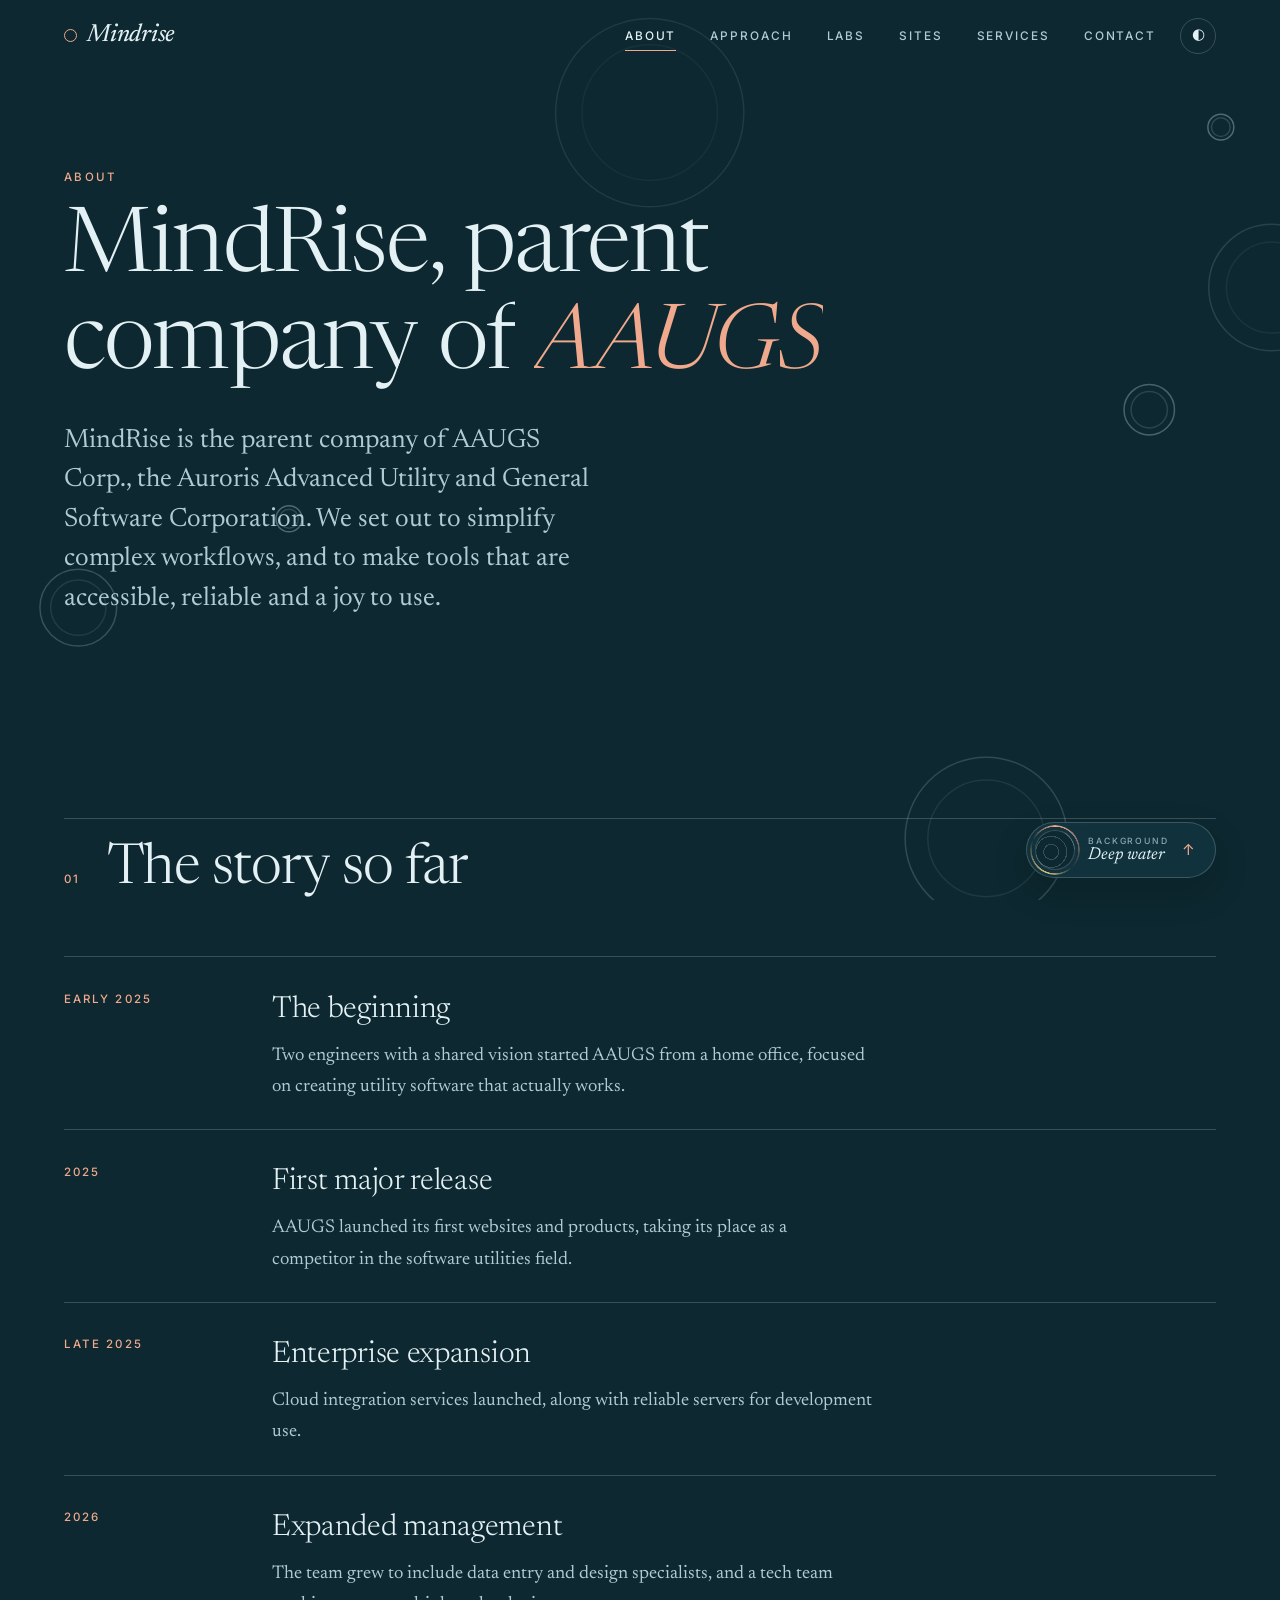
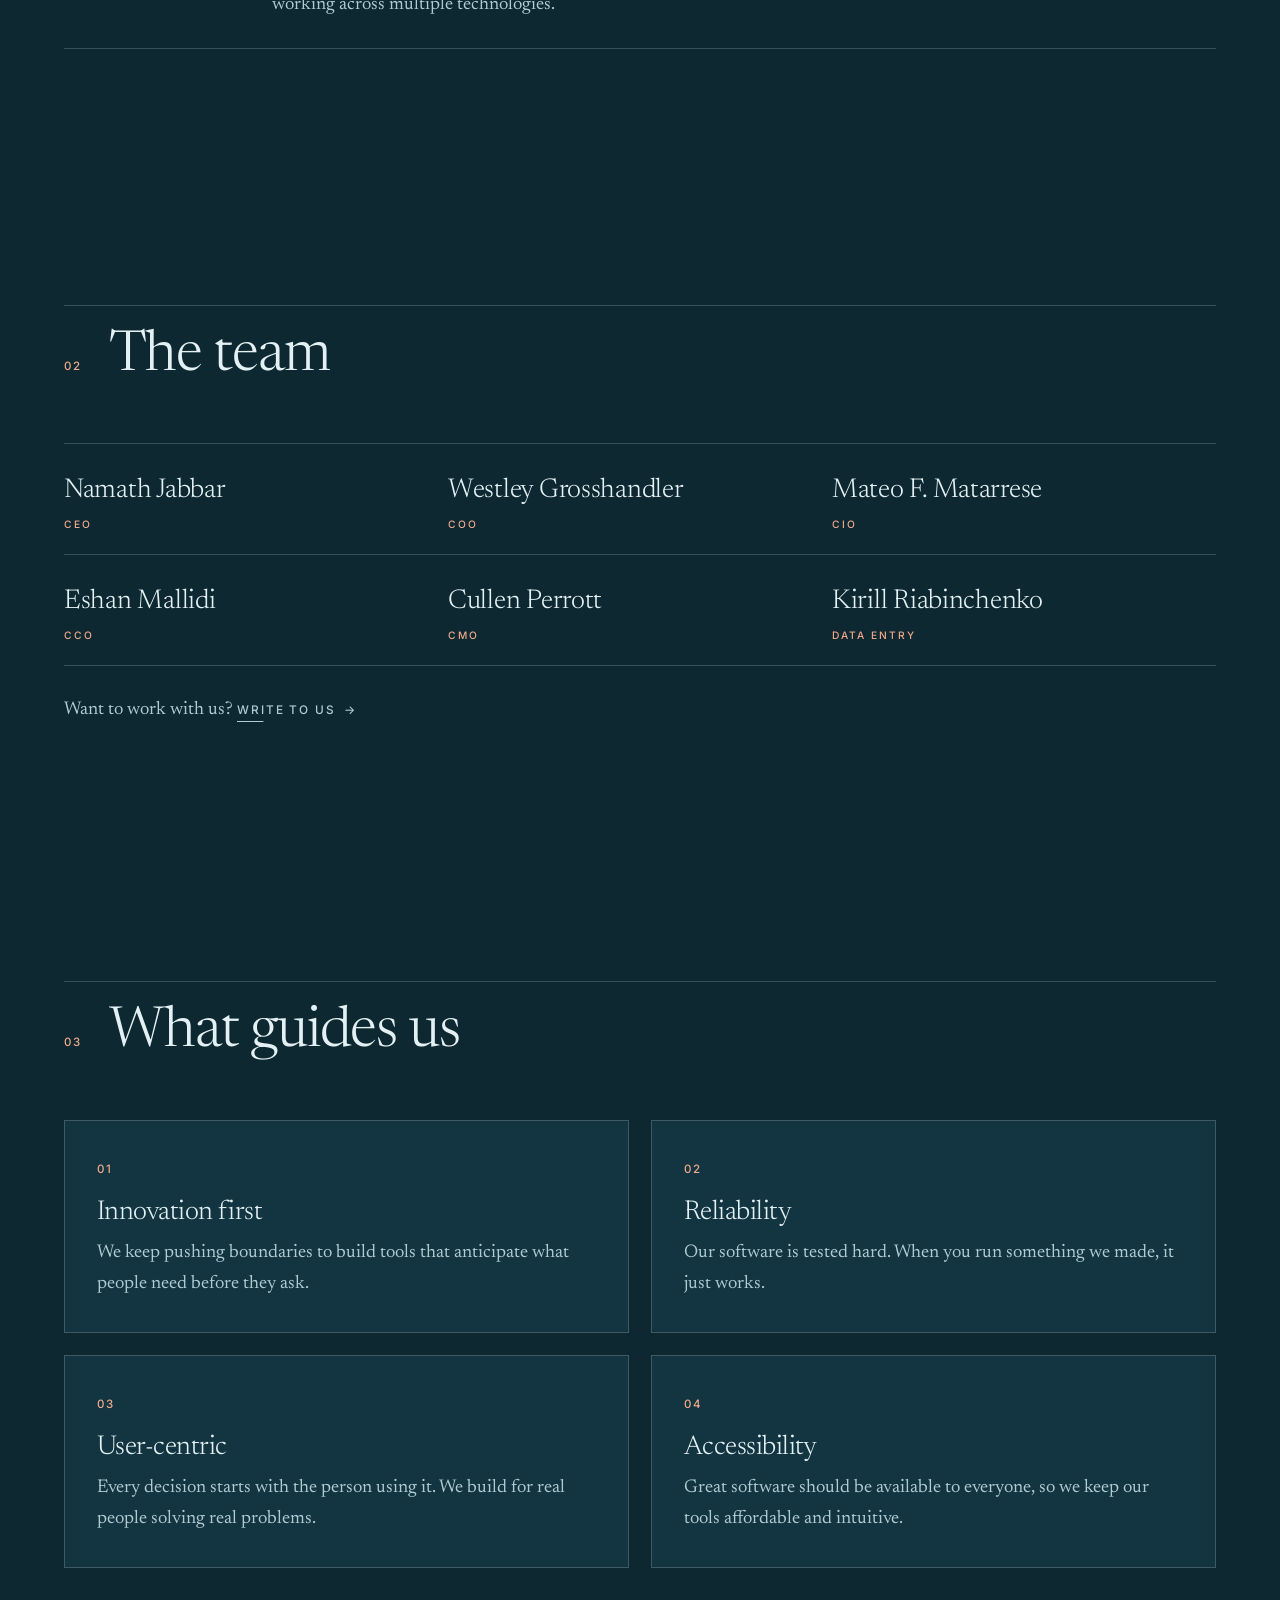
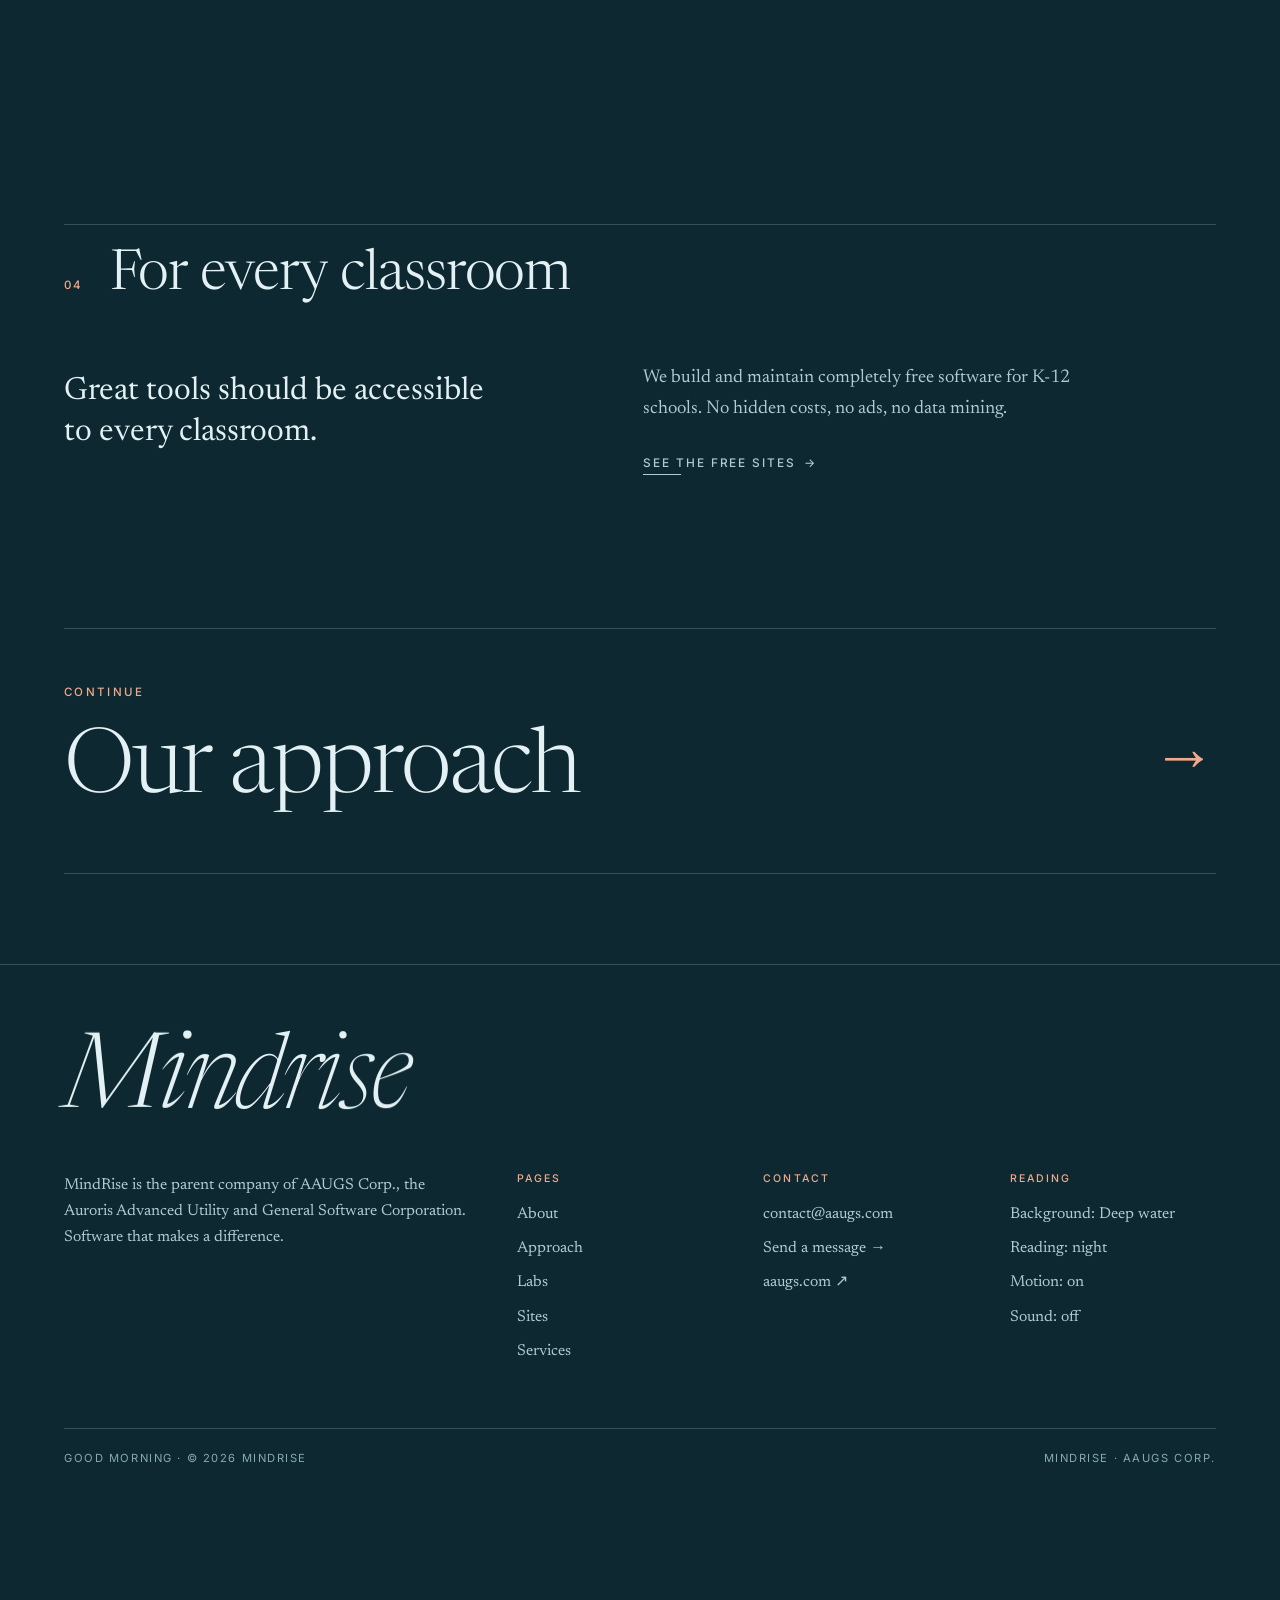
==== commit 08bac2f3: "Smaller footer wordmark; Deep water is the default background - Footer wordmark reduced to at most 1" ====
--- a/about.html
+++ b/about.html
@@ -8,7 +8,8 @@
   <link rel="preconnect" href="https://fonts.googleapis.com" />
   <link rel="preconnect" href="https://fonts.gstatic.com" crossorigin />
   <link href="https://fonts.googleapis.com/css2?family=Inter:wght@400;500&family=Newsreader:ital,opsz,wght@0,6..72,200..800;1,6..72,200..800&display=swap" rel="stylesheet" />
-  <link rel="stylesheet" href="css/site.css?v=767ca50e" />
+  <script>try{var s=JSON.parse(localStorage.getItem('mindrise:settings')||'null');document.documentElement.dataset.pre=(s&&s.v===2&&s.surface)||'deep'}catch(e){document.documentElement.dataset.pre='deep'}</script>
+  <link rel="stylesheet" href="css/site.css?v=fc36dcb6" />
 </head>
 <body data-scene="ruled">
   <a class="skip" href="#main">Skip to content</a>
@@ -81,8 +82,8 @@
     </div>
   </footer>
 
-  <script src="js/core.js?v=1d250215"></script>
-  <script src="js/ambient.js?v=5a221ed5"></script>
+  <script src="js/core.js?v=42bc31df"></script>
+  <script src="js/ambient.js?v=9626b62f"></script>
   <script src="js/scenes.js?v=271aca66"></script>
   <script src="js/backgrounds.js?v=a12cbe80"></script>
 </body>
--- a/css/site.css
+++ b/css/site.css
@@ -328,7 +328,7 @@
 
 /* ----- footer ----- */
 .site-footer { position: relative; z-index: 1; margin-top: 80px; padding: 70px 0 40px; border-top: 1px solid var(--rule); overflow: hidden; }
-#bigmark { font-size: clamp(4.5rem, 19vw, 17rem); line-height: 0.88; letter-spacing: -0.04em; font-weight: 250; margin-bottom: 56px; font-style: italic; user-select: none; }
+#bigmark { font-size: clamp(2.6rem, 8.5vw, 6.5rem); line-height: 0.95; letter-spacing: -0.03em; font-weight: 250; margin-bottom: 38px; font-style: italic; user-select: none; }
 .foot-grid { display: grid; grid-template-columns: 2fr 1fr 1fr 1fr; gap: 40px; font-size: 0.98rem; color: var(--soft); }
 .foot-grid h4 { font: 500 0.66rem var(--sans); letter-spacing: 0.2em; text-transform: uppercase; color: var(--accent); margin-bottom: 16px; }
 .foot-grid ul { list-style: none; }
@@ -640,3 +640,9 @@
   .values { grid-template-columns: 1fr; }
 }
 @media (max-width: 560px) { .team { grid-template-columns: 1fr; } }
+
+/* deep water from the very first paint (a tiny script in <head> sets data-pre before the page's own script runs) */
+html[data-pre="deep"]:not([data-surface]) { --bg: #0d2830; --paper: #133541; --ink: #e3f1f4; --soft: #b0cbd2; --mute: #86a9b3; --accent: #f0a98c; --brass: #e0c27a; --rule: rgba(227, 241, 244, 0.2); color-scheme: dark; }
+/* keep the floating Background button clear of the copyright line */
+.site-footer { padding-bottom: 150px; }
+@media (max-width: 560px) { .site-footer { padding-bottom: 130px; } }
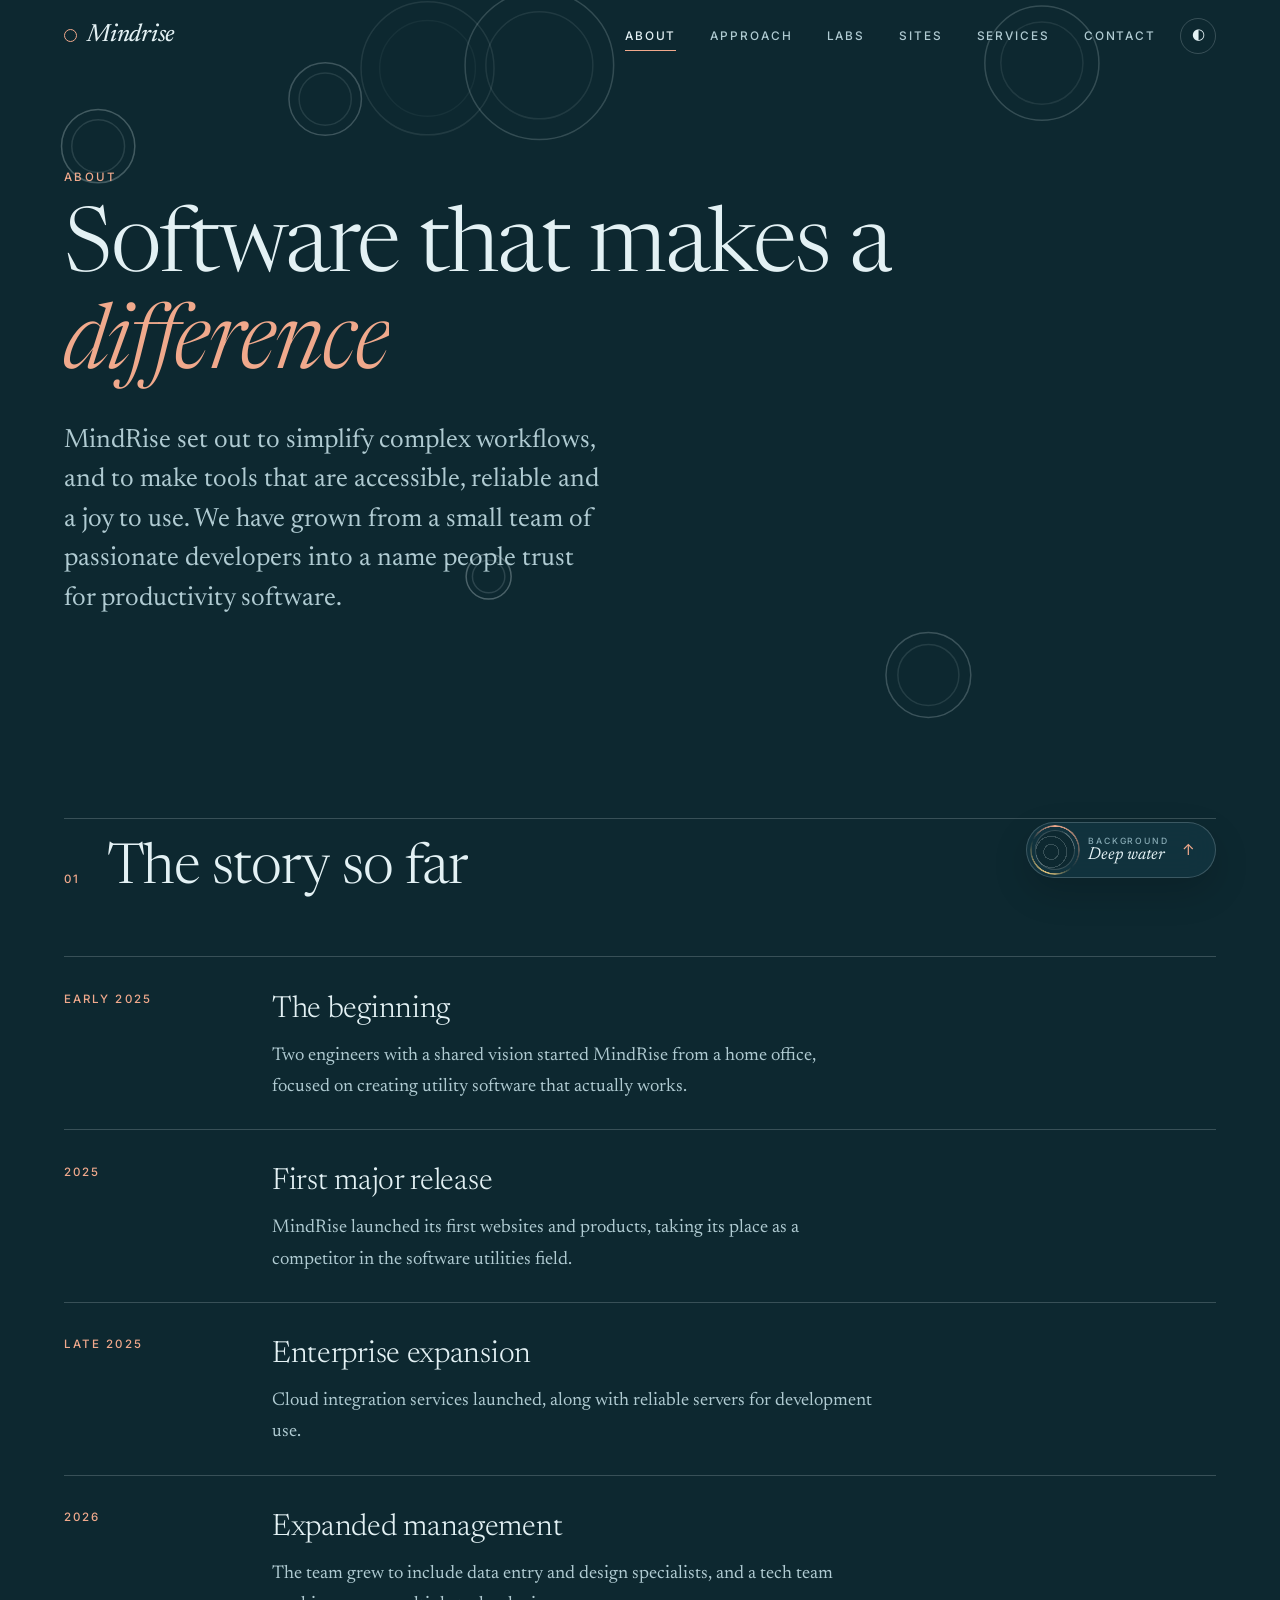
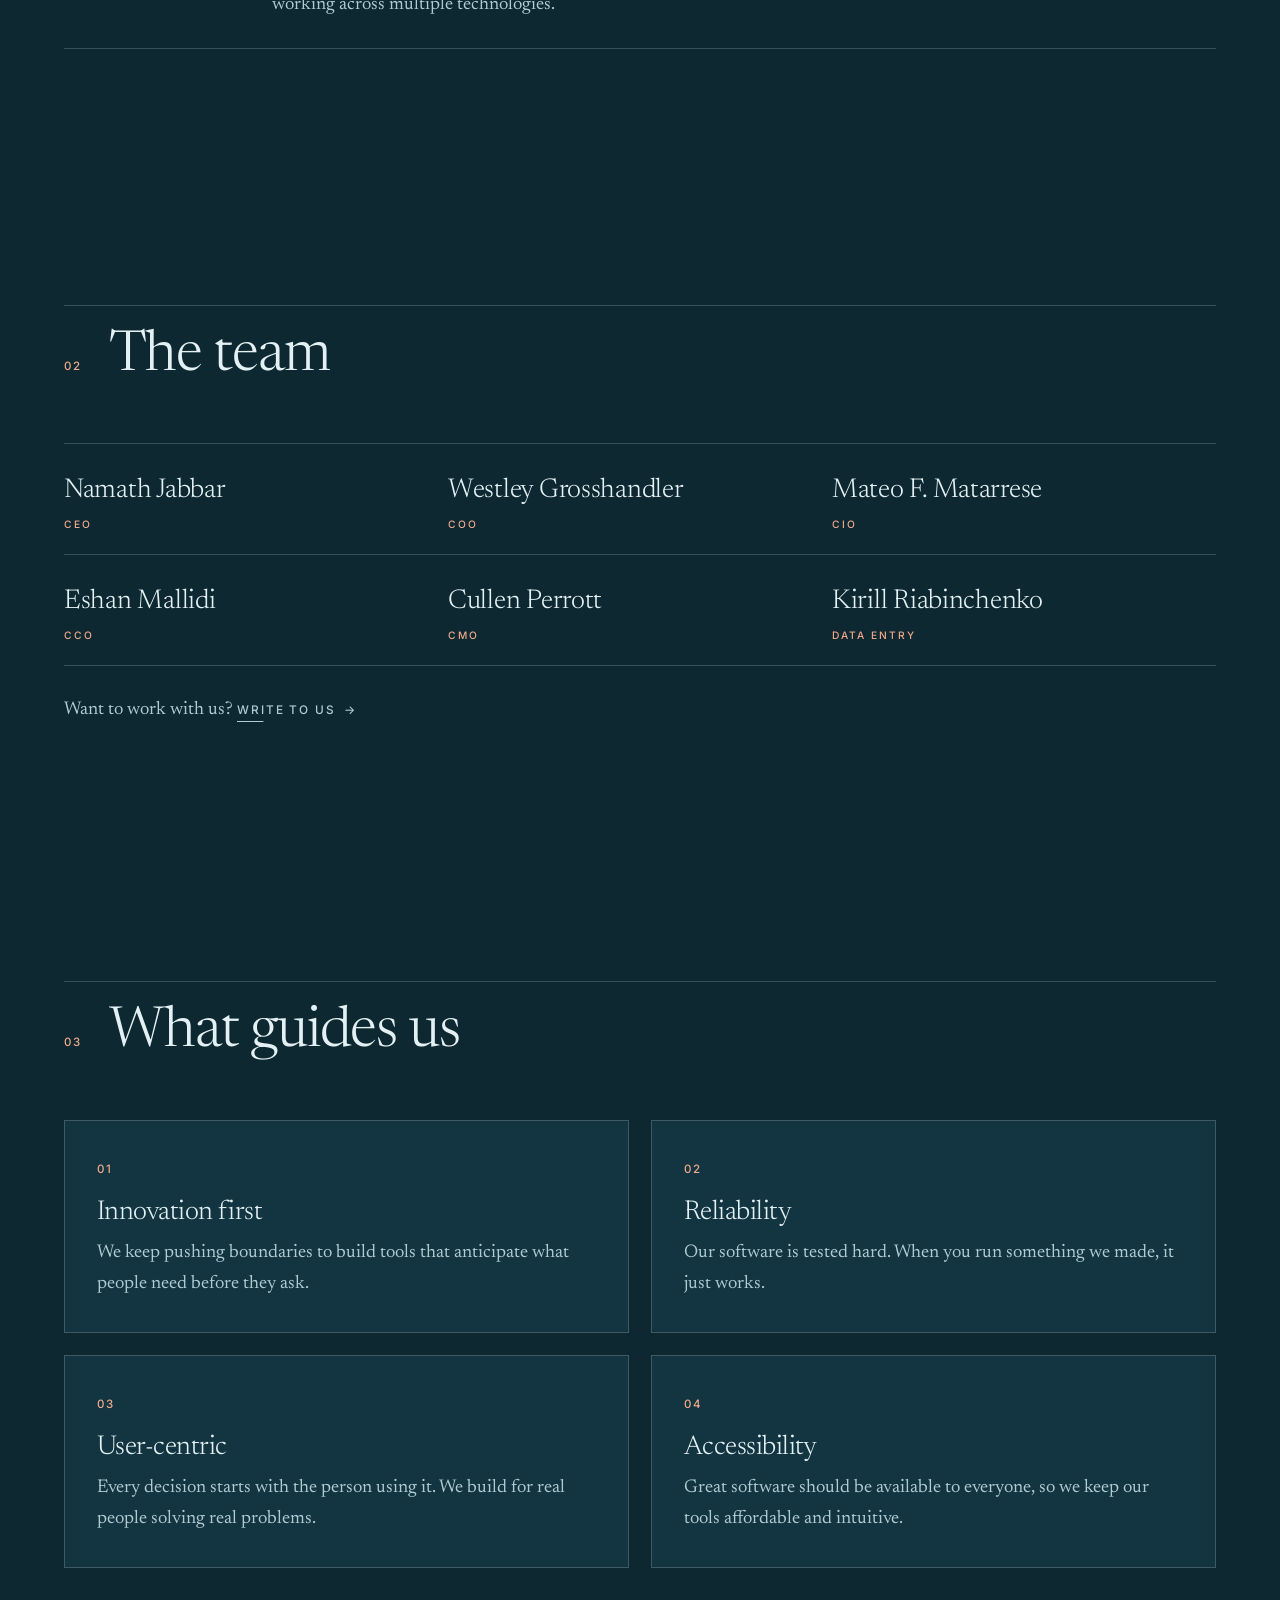
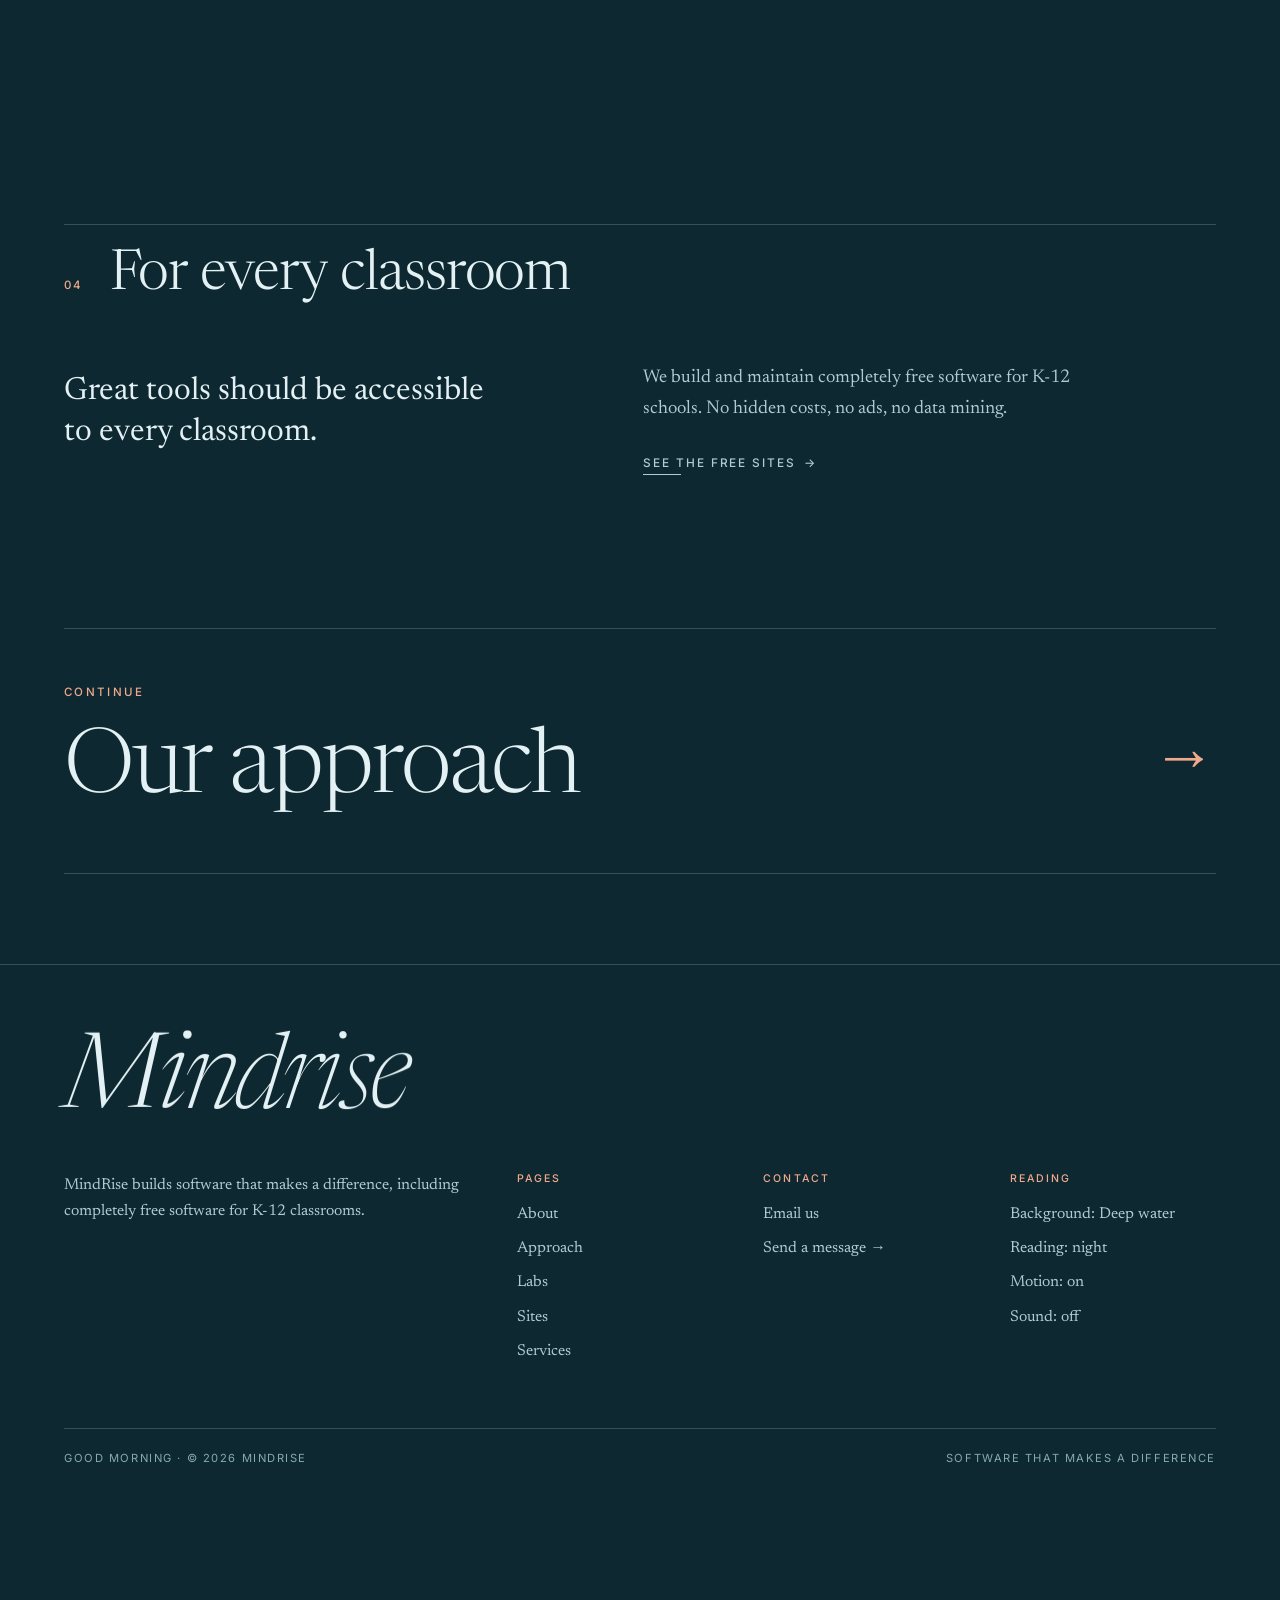
==== commit 2182fd1f: "Present MindRise as the company itself; remove AAUGS wording Co-Authored-By: Claude Sonnet 5.5 <nore" ====
--- a/about.html
+++ b/about.html
@@ -4,7 +4,7 @@
   <meta charset="UTF-8" />
   <meta name="viewport" content="width=device-width, initial-scale=1.0" />
   <title>About — MindRise</title>
-  <meta name="description" content="MindRise is the parent company of AAUGS Corp. Our story, our team and what guides us, and our commitment to free software for K-12 classrooms." />
+  <meta name="description" content="About MindRise: our story, our team and what guides us, and our commitment to free software for K-12 classrooms." />
   <link rel="preconnect" href="https://fonts.googleapis.com" />
   <link rel="preconnect" href="https://fonts.gstatic.com" crossorigin />
   <link href="https://fonts.googleapis.com/css2?family=Inter:wght@400;500&family=Newsreader:ital,opsz,wght@0,6..72,200..800;1,6..72,200..800&display=swap" rel="stylesheet" />
@@ -35,13 +35,13 @@
 
     <section class="page-head wrap">
       <p class="kicker fade">About</p>
-      <h1 data-rise>MindRise, parent company of <em>AAUGS</em></h1>
-      <p class="standfirst fade">MindRise is the parent company of AAUGS Corp., the Auroris Advanced Utility and General Software Corporation. We set out to simplify complex workflows, and to make tools that are accessible, reliable and a joy to use.</p>
+      <h1 data-rise>Software that makes a <em>difference</em></h1>
+      <p class="standfirst fade">MindRise set out to simplify complex workflows, and to make tools that are accessible, reliable and a joy to use. We have grown from a small team of passionate developers into a name people trust for productivity software.</p>
     </section>
 
     <section class="block wrap">
       <header class="section-head"><span class="num">01</span><h2 data-rise>The story so far</h2></header>
-      <ol class="timeline"><li class="tl-row fade"><span class="tl-year">Early 2025</span><span class="tl-body"><b>The beginning</b>Two engineers with a shared vision started AAUGS from a home office, focused on creating utility software that actually works.</span></li><li class="tl-row fade"><span class="tl-year">2025</span><span class="tl-body"><b>First major release</b>AAUGS launched its first websites and products, taking its place as a competitor in the software utilities field.</span></li><li class="tl-row fade"><span class="tl-year">Late 2025</span><span class="tl-body"><b>Enterprise expansion</b>Cloud integration services launched, along with reliable servers for development use.</span></li><li class="tl-row fade"><span class="tl-year">2026</span><span class="tl-body"><b>Expanded management</b>The team grew to include data entry and design specialists, and a tech team working across multiple technologies.</span></li></ol>
+      <ol class="timeline"><li class="tl-row fade"><span class="tl-year">Early 2025</span><span class="tl-body"><b>The beginning</b>Two engineers with a shared vision started MindRise from a home office, focused on creating utility software that actually works.</span></li><li class="tl-row fade"><span class="tl-year">2025</span><span class="tl-body"><b>First major release</b>MindRise launched its first websites and products, taking its place as a competitor in the software utilities field.</span></li><li class="tl-row fade"><span class="tl-year">Late 2025</span><span class="tl-body"><b>Enterprise expansion</b>Cloud integration services launched, along with reliable servers for development use.</span></li><li class="tl-row fade"><span class="tl-year">2026</span><span class="tl-body"><b>Expanded management</b>The team grew to include data entry and design specialists, and a tech team working across multiple technologies.</span></li></ol>
     </section>
 
     <section class="block wrap">
@@ -73,12 +73,12 @@
     <div class="wrap">
       <div id="bigmark" data-text="Mindrise" aria-label="Mindrise">Mindrise</div>
       <div class="foot-grid">
-        <p>MindRise is the parent company of AAUGS Corp., the Auroris Advanced Utility and General Software Corporation. Software that makes a difference.</p>
+        <p>MindRise builds software that makes a difference, including completely free software for K-12 classrooms.</p>
         <div><h4>Pages</h4><ul><li><a href="about.html">About</a></li><li><a href="approach.html">Approach</a></li><li><a href="labs.html">Labs</a></li><li><a href="sites.html">Sites</a></li><li><a href="services.html">Services</a></li></ul></div>
-        <div><h4>Contact</h4><ul><li><a href="mailto:contact@aaugs.com">contact@aaugs.com</a></li><li><a href="contact.html">Send a message →</a></li><li><a href="https://aaugs.com" target="_blank" rel="noopener noreferrer">aaugs.com ↗</a></li></ul></div>
+        <div><h4>Contact</h4><ul><li><a href="mailto:contact@aaugs.com">Email us</a></li><li><a href="contact.html">Send a message →</a></li></ul></div>
         <div><h4>Reading</h4><ul><li><button id="setSurface">Background: Window light</button></li><li><button id="setTheme">Reading: paper</button></li><li><button id="setMotion">Motion: on</button></li><li><button id="setSound">Sound: off</button></li></ul></div>
       </div>
-      <div class="legal"><span><span id="greet"></span> · © <span id="year"></span> MindRise</span><span>MindRise · AAUGS Corp.</span></div>
+      <div class="legal"><span><span id="greet"></span> · © <span id="year"></span> MindRise</span><span>Software that makes a difference</span></div>
     </div>
   </footer>
 
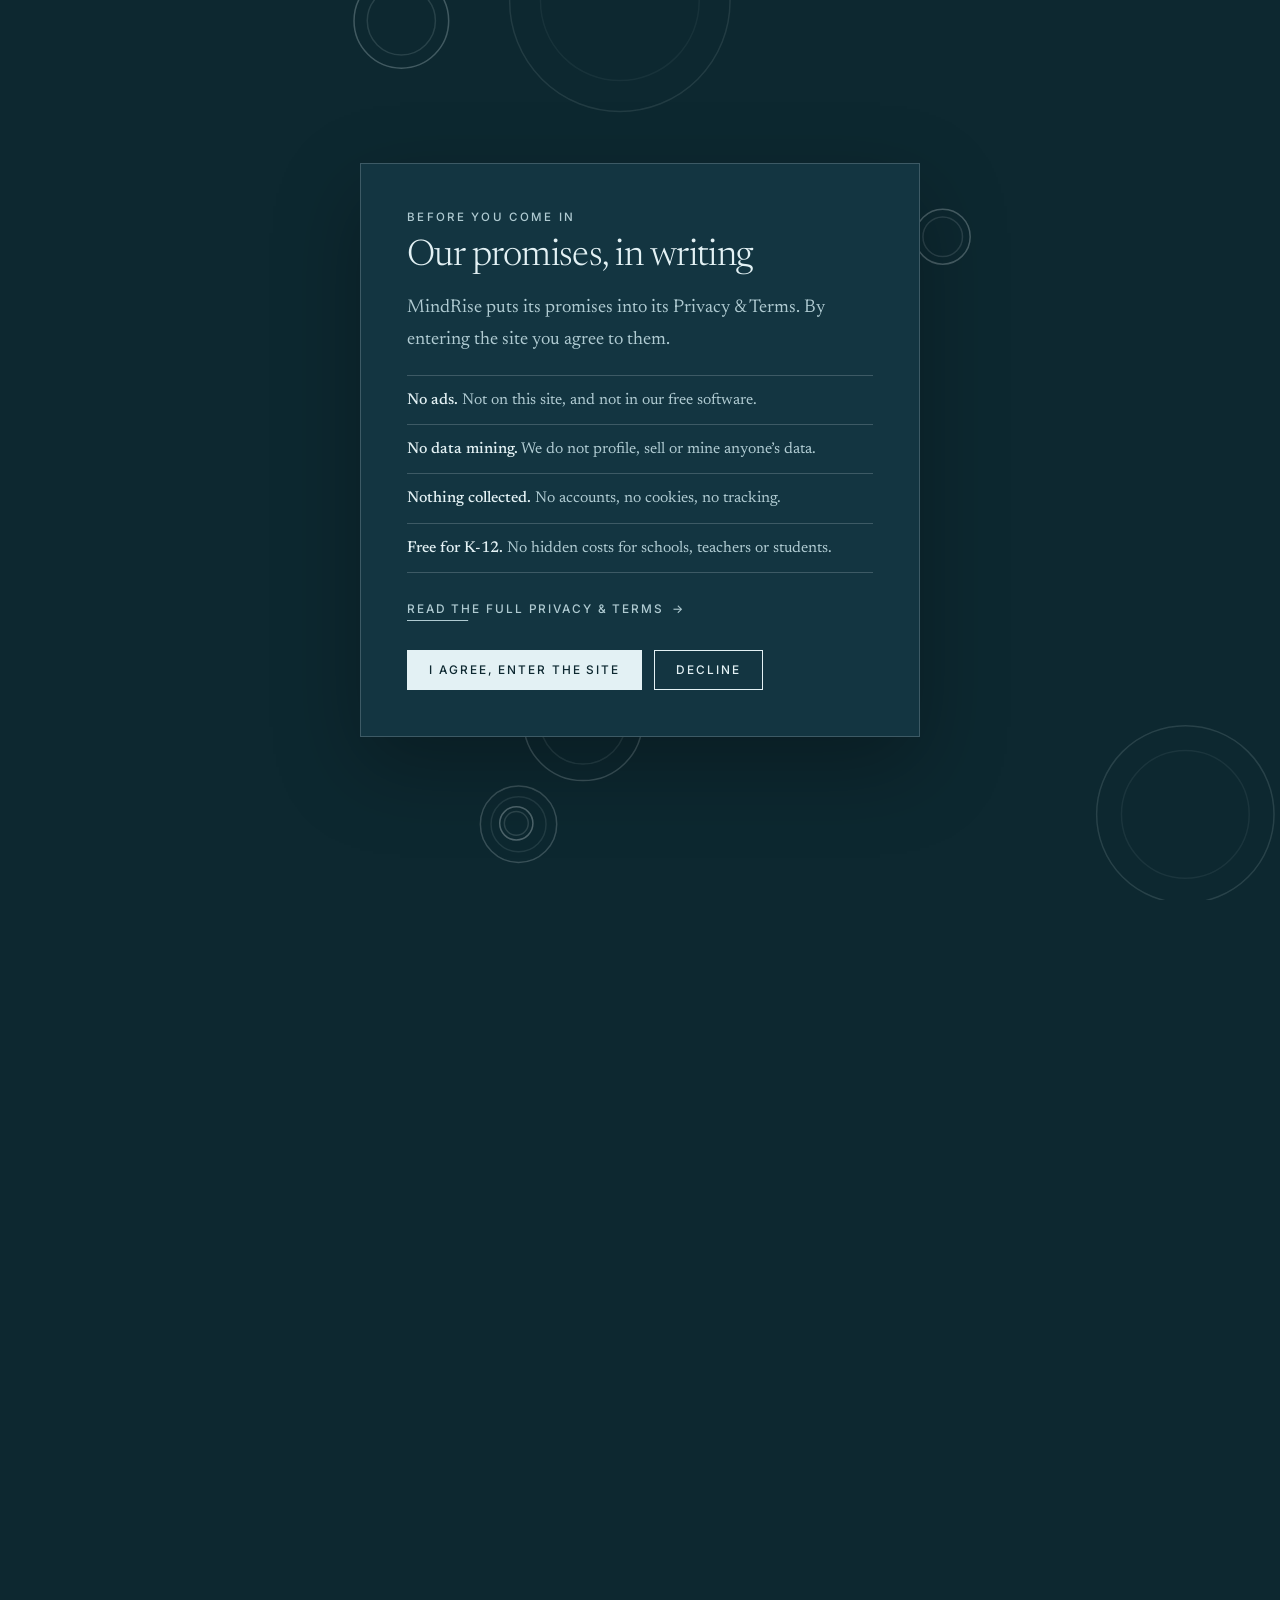
==== commit 46af8dad: "Add Privacy & Terms with agreement gate; trim backgrounds to 15 Co-Authored-By: Claude Sonnet 5.5 <n" ====
--- a/about.html
+++ b/about.html
@@ -5,13 +5,42 @@
   <meta name="viewport" content="width=device-width, initial-scale=1.0" />
   <title>About — MindRise</title>
   <meta name="description" content="About MindRise: our story, our team and what guides us, and our commitment to free software for K-12 classrooms." />
+  <meta name="terms-version" content="2026-10-17" />
   <link rel="preconnect" href="https://fonts.googleapis.com" />
   <link rel="preconnect" href="https://fonts.gstatic.com" crossorigin />
   <link href="https://fonts.googleapis.com/css2?family=Inter:wght@400;500&family=Newsreader:ital,opsz,wght@0,6..72,200..800;1,6..72,200..800&display=swap" rel="stylesheet" />
-  <script>try{var s=JSON.parse(localStorage.getItem('mindrise:settings')||'null');document.documentElement.dataset.pre=(s&&s.v===2&&s.surface)||'deep'}catch(e){document.documentElement.dataset.pre='deep'}</script>
-  <link rel="stylesheet" href="css/site.css?v=fc36dcb6" />
+  <script>try{var s=JSON.parse(localStorage.getItem('mindrise:settings')||'null');document.documentElement.dataset.pre=(s&&s.v===2&&s.surface)||'deep'}catch(e){document.documentElement.dataset.pre='deep'}
+  (function(){var d=document.documentElement,ok=/[/]terms([.]html)?[/]?$/.test(location.pathname);['localStorage','sessionStorage'].forEach(function(n){try{var a=JSON.parse(window[n].getItem('mindrise:agreed')||'null');if(a&&a.v==='2026-10-17')ok=true}catch(e){}});if(ok)d.dataset.agreed='1'})()</script>
+  <link rel="stylesheet" href="css/site.css?v=3b2fb596" />
 </head>
 <body data-scene="ruled">
+  <div id="gate" class="gate" role="dialog" aria-modal="true" aria-labelledby="gateTitle" aria-describedby="gateLead">
+    <div class="gate-card" id="gateMain">
+      <p class="kicker">Before you come in</p>
+      <h2 id="gateTitle" tabindex="-1">Our promises, in writing</h2>
+      <p id="gateLead">MindRise puts its promises into its Privacy &amp; Terms. By entering the site you agree to them.</p>
+      <ul class="gate-list">
+        <li><b>No ads.</b> Not on this site, and not in our free software.</li>
+        <li><b>No data mining.</b> We do not profile, sell or mine anyone’s data.</li>
+        <li><b>Nothing collected.</b> No accounts, no cookies, no tracking.</li>
+        <li><b>Free for K-12.</b> No hidden costs for schools, teachers or students.</li>
+      </ul>
+      <p class="gate-read"><a class="link-arrow" href="terms.html">Read the full Privacy &amp; Terms <span aria-hidden="true">→</span></a></p>
+      <div class="gate-actions">
+        <button type="button" class="btn solid" id="gateAgree"><span>I agree, enter the site</span></button>
+        <button type="button" class="btn" id="gateDecline"><span>Decline</span></button>
+      </div>
+    </div>
+    <div class="gate-card" id="gateNo" hidden>
+      <p class="kicker">No problem</p>
+      <h2 id="gateNoTitle" tabindex="-1">We can’t show you the site without your agreement</h2>
+      <p>Nothing has been stored about you. If you change your mind, you can read the terms again and agree. Otherwise you are free to close this tab.</p>
+      <div class="gate-actions">
+        <button type="button" class="btn solid" id="gateBack"><span>Review the promises</span></button>
+        <a class="btn" href="terms.html"><span>Read the Privacy &amp; Terms</span></a>
+      </div>
+    </div>
+  </div>
   <a class="skip" href="#main">Skip to content</a>
   <div id="progress" aria-hidden="true"></div>
   <canvas id="field" aria-hidden="true"></canvas>
@@ -78,13 +107,14 @@
         <div><h4>Contact</h4><ul><li><a href="mailto:contact@aaugs.com">Email us</a></li><li><a href="contact.html">Send a message →</a></li></ul></div>
         <div><h4>Reading</h4><ul><li><button id="setSurface">Background: Window light</button></li><li><button id="setTheme">Reading: paper</button></li><li><button id="setMotion">Motion: on</button></li><li><button id="setSound">Sound: off</button></li></ul></div>
       </div>
-      <div class="legal"><span><span id="greet"></span> · © <span id="year"></span> MindRise</span><span>Software that makes a difference</span></div>
+      <div class="legal"><span><span id="greet"></span> · © <span id="year"></span> MindRise</span><span>Software that makes a difference · <a href="terms.html">Privacy &amp; Terms</a></span></div>
     </div>
   </footer>
 
-  <script src="js/core.js?v=42bc31df"></script>
+  <script src="js/gate.js?v=f8ef63dd"></script>
+  <script src="js/core.js?v=adc106cf"></script>
   <script src="js/ambient.js?v=9626b62f"></script>
-  <script src="js/scenes.js?v=271aca66"></script>
-  <script src="js/backgrounds.js?v=a12cbe80"></script>
+  <script src="js/scenes.js?v=16cba032"></script>
+  <script src="js/backgrounds.js?v=6763d1c3"></script>
 </body>
 </html>
--- a/css/site.css
+++ b/css/site.css
@@ -466,11 +466,6 @@
 [data-lamp="off"] body::before { display: none; }
 [data-flat="on"] body::after { display: none; }
 html { background: var(--bg); }
-[data-texture="linen"] body {
-  background-image:
-    repeating-linear-gradient(0deg, var(--tex) 0 1px, transparent 1px 3px),
-    repeating-linear-gradient(90deg, var(--tex) 0 1px, transparent 1px 3px);
-}
 [data-texture="grid"] body {
   background-image:
     linear-gradient(var(--tex) 1px, transparent 1px),
@@ -646,3 +641,51 @@
 /* keep the floating Background button clear of the copyright line */
 .site-footer { padding-bottom: 150px; }
 @media (max-width: 560px) { .site-footer { padding-bottom: 130px; } }
+
+/* =====================================================================
+   Agreement gate and the Privacy & Terms page
+   ===================================================================== */
+/* until someone has agreed, only the gate (and the quiet background) is visible */
+html:not([data-agreed]) body > *:not(#gate):not(#field):not(script) { visibility: hidden; }
+html[data-agreed] .gate { display: none; }
+.gate { position: fixed; inset: 0; z-index: 500; display: grid; place-items: center; padding: 24px var(--gutter); overflow-y: auto; }
+.gate-card { width: min(560px, 100%); padding: clamp(26px, 5vw, 46px); background: var(--paper); border: 1px solid var(--rule); box-shadow: 0 30px 80px rgba(0, 0, 0, 0.28); animation: gateIn 0.9s var(--ease) both; }
+@keyframes gateIn { from { opacity: 0; transform: translateY(14px); } }
+.gate-card h2 { font-size: clamp(1.7rem, 4vw, 2.3rem); font-weight: 330; letter-spacing: -0.015em; line-height: 1.15; margin: 12px 0 14px; outline: none; }
+.gate-card p { color: var(--soft); }
+.gate-list { list-style: none; margin: 20px 0 6px; border-top: 1px solid var(--rule); }
+.gate-list li { padding: 11px 0; border-bottom: 1px solid var(--rule); font-size: 0.98rem; color: var(--soft); }
+.gate-list b { color: var(--ink); font-weight: 500; }
+.gate-read { margin: 20px 0 0; }
+.gate-actions { display: flex; flex-wrap: wrap; gap: 12px; margin-top: 26px; }
+.gate-actions .btn { text-align: center; }
+html.just-agreed .site-header, html.just-agreed main, html.just-agreed .site-footer { animation: gateIn 0.9s var(--ease) both; }
+
+.terms { max-width: 76ch; padding-bottom: 40px; }
+.summary { padding: 26px 28px; border: 1px solid var(--rule); background: color-mix(in srgb, var(--paper) 70%, transparent); }
+.summary h2 { font: 500 0.72rem var(--sans); letter-spacing: 0.2em; text-transform: uppercase; color: var(--accent); margin-bottom: 12px; }
+.summary ul { list-style: none; }
+.summary li { padding: 8px 0; border-top: 1px solid var(--rule); color: var(--soft); }
+.summary li:first-child { border-top: 0; }
+.summary b { color: var(--ink); font-weight: 500; }
+.summary .meta { margin-top: 12px; font: 0.72rem var(--sans); letter-spacing: 0.06em; color: var(--mute); }
+.terms-toc { margin: 40px 0 10px; }
+.terms-toc ol { list-style: none; columns: 2; column-gap: 40px; font-size: 0.95rem; }
+.terms-toc li { break-inside: avoid; padding: 4px 0; }
+.terms-toc a { color: var(--soft); border-bottom: 1px solid transparent; transition: color 0.3s, border-color 0.3s; }
+.terms-toc a:hover { color: var(--ink); border-color: var(--accent); }
+.terms-toc a span { color: var(--mute); font: 0.68rem var(--sans); letter-spacing: 0.12em; text-transform: uppercase; margin-right: 6px; }
+.article { padding-top: 46px; scroll-margin-top: 90px; }
+.article h2 { font-size: clamp(1.5rem, 3vw, 2.1rem); font-weight: 330; letter-spacing: -0.015em; padding-top: 22px; border-top: 1px solid var(--rule); margin-bottom: 16px; }
+.article .an { display: block; font: 500 0.7rem var(--sans); letter-spacing: 0.2em; text-transform: uppercase; color: var(--accent); margin-bottom: 6px; }
+.clauses { list-style: none; }
+.clause { display: grid; grid-template-columns: 3.2rem minmax(0, 1fr); gap: 8px; padding: 9px 0; color: var(--soft); }
+.clause .cn { font: 500 0.78rem var(--sans); letter-spacing: 0.08em; color: var(--mute); padding-top: 0.45rem; }
+.clause b { color: var(--ink); font-weight: 500; }
+.clause a { color: var(--ink); border-bottom: 1px solid var(--accent); }
+.terms-agree { margin-top: 56px; padding: 28px 0 10px; border-top: 1px solid var(--rule); scroll-margin-top: 90px; }
+.terms-agree h2 { font-size: clamp(1.5rem, 3vw, 2.1rem); font-weight: 330; margin-bottom: 12px; }
+.terms-agree p { color: var(--soft); margin-bottom: 18px; }
+.legal a { border-bottom: 1px solid transparent; transition: border-color 0.3s, color 0.3s; }
+.legal a:hover { color: var(--ink); border-color: var(--accent); }
+@media (max-width: 700px) { .terms-toc ol { columns: 1; } .clause { grid-template-columns: 2.6rem minmax(0, 1fr); } }
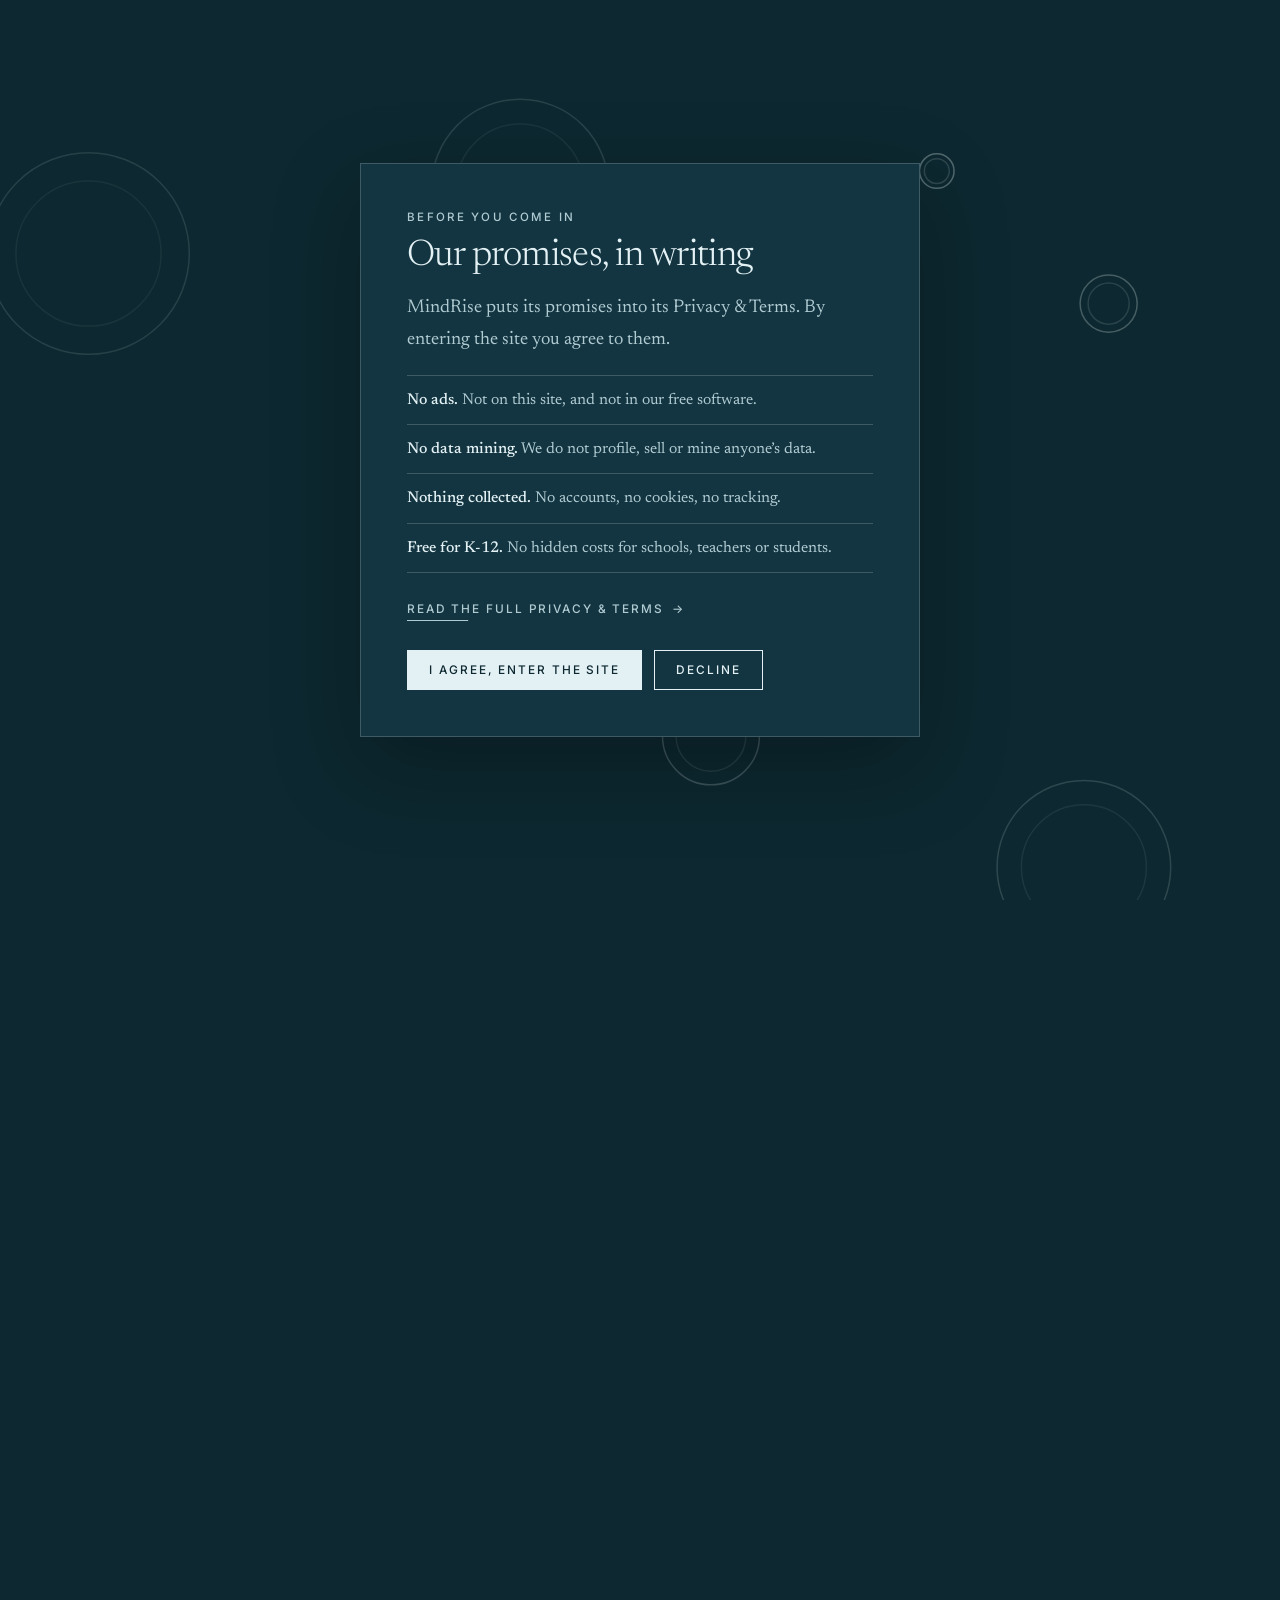
==== commit c5f90faa: "Terms page shows only the terms until agreed: no navigation into the site Co-Authored-By: Claude Son" ====
--- a/about.html
+++ b/about.html
@@ -10,8 +10,8 @@
   <link rel="preconnect" href="https://fonts.gstatic.com" crossorigin />
   <link href="https://fonts.googleapis.com/css2?family=Inter:wght@400;500&family=Newsreader:ital,opsz,wght@0,6..72,200..800;1,6..72,200..800&display=swap" rel="stylesheet" />
   <script>try{var s=JSON.parse(localStorage.getItem('mindrise:settings')||'null');document.documentElement.dataset.pre=(s&&s.v===2&&s.surface)||'deep'}catch(e){document.documentElement.dataset.pre='deep'}
-  (function(){var d=document.documentElement,ok=/[/]terms([.]html)?[/]?$/.test(location.pathname);['localStorage','sessionStorage'].forEach(function(n){try{var a=JSON.parse(window[n].getItem('mindrise:agreed')||'null');if(a&&a.v==='2026-10-17')ok=true}catch(e){}});if(ok)d.dataset.agreed='1'})()</script>
-  <link rel="stylesheet" href="css/site.css?v=3b2fb596" />
+  (function(){var d=document.documentElement;if(/[/]terms([.]html)?[/]?$/.test(location.pathname))d.dataset.terms='1';var ok=false;['localStorage','sessionStorage'].forEach(function(n){try{var a=JSON.parse(window[n].getItem('mindrise:agreed')||'null');if(a&&a.v==='2026-10-17')ok=true}catch(e){}});if(ok)d.dataset.agreed='1'})()</script>
+  <link rel="stylesheet" href="css/site.css?v=fcf49d4c" />
 </head>
 <body data-scene="ruled">
   <div id="gate" class="gate" role="dialog" aria-modal="true" aria-labelledby="gateTitle" aria-describedby="gateLead">
@@ -111,7 +111,7 @@
     </div>
   </footer>
 
-  <script src="js/gate.js?v=f8ef63dd"></script>
+  <script src="js/gate.js?v=3d915339"></script>
   <script src="js/core.js?v=adc106cf"></script>
   <script src="js/ambient.js?v=9626b62f"></script>
   <script src="js/scenes.js?v=16cba032"></script>
--- a/css/site.css
+++ b/css/site.css
@@ -646,8 +646,16 @@
    Agreement gate and the Privacy & Terms page
    ===================================================================== */
 /* until someone has agreed, only the gate (and the quiet background) is visible */
-html:not([data-agreed]) body > *:not(#gate):not(#field):not(script) { visibility: hidden; }
-html[data-agreed] .gate { display: none; }
+html:not([data-agreed]):not([data-terms]) body > *:not(#gate):not(#field):not(script) { visibility: hidden; }
+html[data-agreed] .gate, html[data-terms] .gate { display: none; }
+/* before agreeing, the terms page is only the terms: no header, footer, navigation or other way into the site */
+html[data-terms]:not([data-agreed]) :is(.site-header, .site-footer, .skip, #bgPill, #bgPanel, #progress, .next) { display: none; }
+.terms-bar { display: none; }
+html[data-terms]:not([data-agreed]) .terms-bar { display: flex; justify-content: space-between; align-items: baseline; gap: 20px; padding-top: 26px; font: 0.72rem var(--sans); letter-spacing: 0.16em; text-transform: uppercase; color: var(--mute); }
+html[data-terms]:not([data-agreed]) .terms-bar .tb-mark { font: italic 400 1.5rem var(--serif); letter-spacing: 0; text-transform: none; color: var(--ink); }
+html[data-terms]:not([data-agreed]) .terms-bar a { border-bottom: 1px solid var(--accent); color: var(--soft); }
+html[data-terms]:not([data-agreed]) .page-head { padding-top: 70px; }
+.agree-actions { display: flex; flex-wrap: wrap; gap: 12px; }
 .gate { position: fixed; inset: 0; z-index: 500; display: grid; place-items: center; padding: 24px var(--gutter); overflow-y: auto; }
 .gate-card { width: min(560px, 100%); padding: clamp(26px, 5vw, 46px); background: var(--paper); border: 1px solid var(--rule); box-shadow: 0 30px 80px rgba(0, 0, 0, 0.28); animation: gateIn 0.9s var(--ease) both; }
 @keyframes gateIn { from { opacity: 0; transform: translateY(14px); } }
